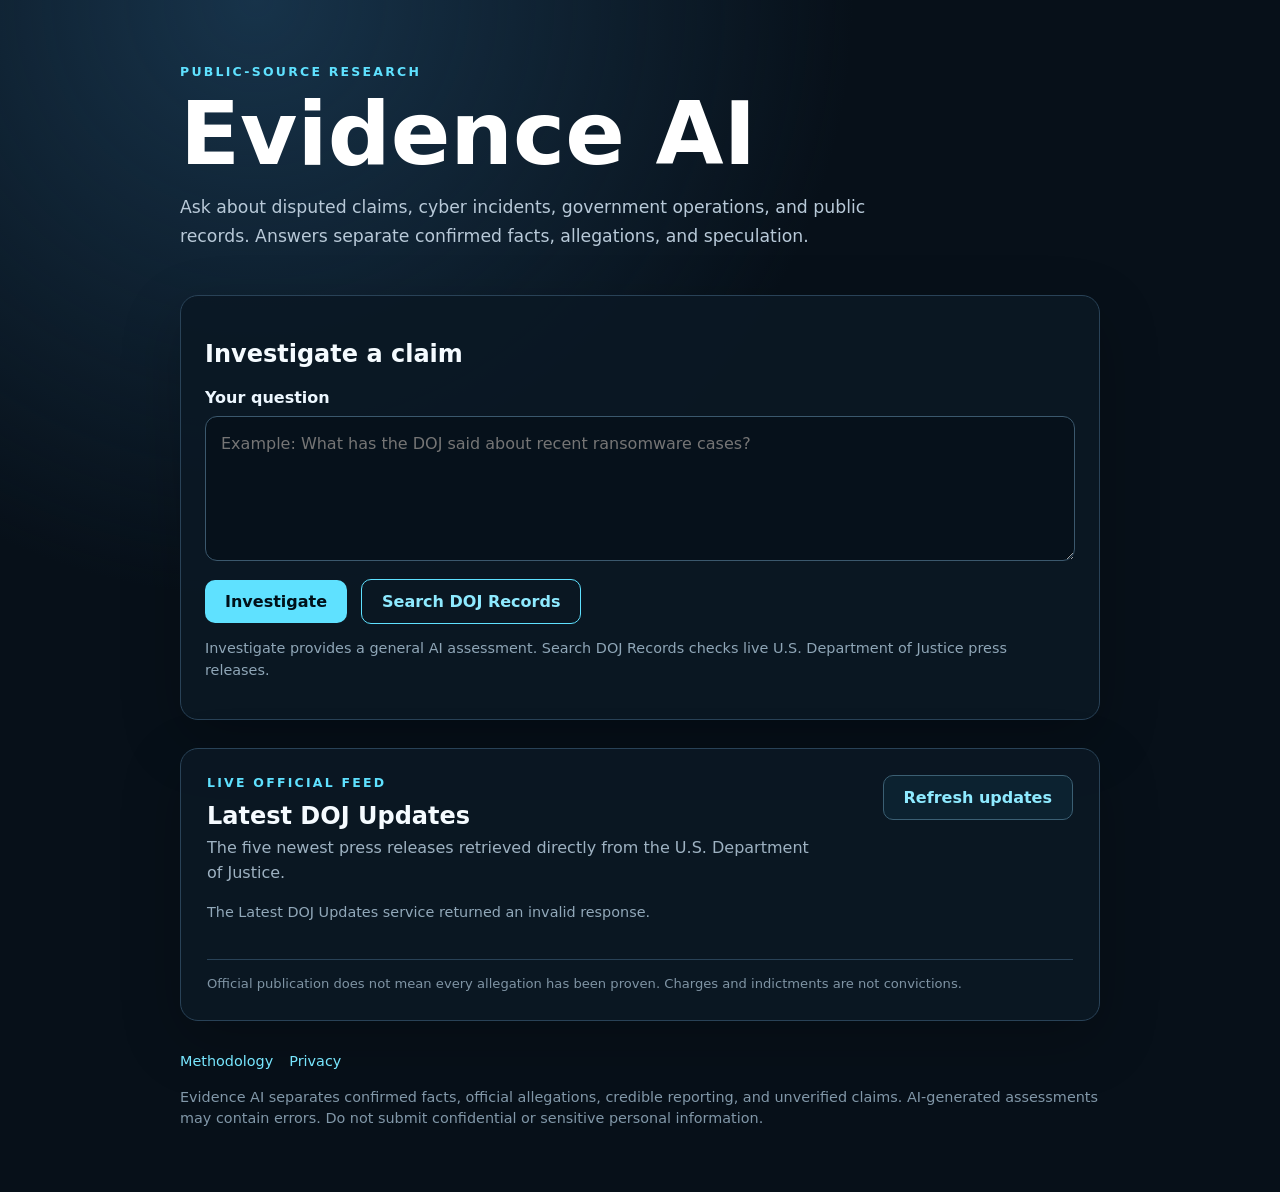
==== index.html @ bdbbbc7c "Update index.html" ====
<!doctype html>
<html lang="en">
<head>
  <meta charset="utf-8">
  <meta name="viewport" content="width=device-width, initial-scale=1">
  <meta name="description" content="Evidence-based research across official records and public reporting.">
  <title>Evidence AI</title>
  <link rel="stylesheet" href="style.css">
</head>
<body>
  <header class="hero"><div class="wrap">
    <p class="eyebrow">PUBLIC-SOURCE RESEARCH</p>
    <h1>Evidence AI</h1>
    <p class="intro">Ask about disputed claims, cyber incidents, government operations, and public records. Answers separate confirmed facts, allegations, and speculation.</p>
  </div></header>

  <main class="wrap">
    <section class="panel" aria-labelledby="ask-title">
      <h2 id="ask-title">Investigate a claim</h2>
      <label for="question">Your question</label>
      <textarea id="question" maxlength="1000" placeholder="Example: What has the DOJ said about recent ransomware cases?"></textarea>
      <div class="actions">
        <button id="askButton" type="button">Investigate</button>
        <button id="dojButton" class="secondary-button" type="button">Search DOJ Records</button>
      </div>
      <p class="button-help">Investigate provides a general AI assessment. Search DOJ Records checks live U.S. Department of Justice press releases.</p>
      <span id="message" role="status" aria-live="polite"></span>
    </section>

    <section id="answerCard" class="panel answer hidden" aria-labelledby="answer-title">
      <div class="answer-heading">
        <h2 id="answer-title">Evidence assessment</h2>
        <span id="sourceBadge" class="source-badge"></span>
      </div>
      <div id="answer"></div>
      <div id="sourcesSection" class="sources-section hidden">
        <h3>Official sources</h3><div id="sourcesList"></div>
      </div>
    </section>

    <section class="latest-section" aria-labelledby="latest-title">
      <div class="section-heading">
        <div>
          <p class="eyebrow">LIVE OFFICIAL FEED</p>
          <h2 id="latest-title">Latest DOJ Updates</h2>
          <p class="section-intro">The five newest press releases retrieved directly from the U.S. Department of Justice.</p>
        </div>
        <button id="refreshUpdates" class="refresh-button" type="button">Refresh updates</button>
      </div>
      <p id="updatesStatus" class="updates-status" role="status" aria-live="polite">Loading latest updates...</p>
      <div id="latestUpdates" class="updates-grid"></div>
      <p class="feed-note">Official publication does not mean every allegation has been proven. Charges and indictments are not convictions.</p>
    </section>
  </main>

 <footer class="wrap">
  <nav
    class="page-footer-links"
    aria-label="Evidence AI information"
  >
    <a href="/methodology.html">Methodology</a>
    <a href="/privacy.html">Privacy</a>
  </nav>

  <p>
    Evidence AI separates confirmed facts, official allegations,
    credible reporting, and unverified claims. AI-generated
    assessments may contain errors. Do not submit confidential or
    sensitive personal information.
  </p>
</footer>
  <script src="/app.js?v=6" defer></script>
</body>
</html>
---- style.css ----
:root {
  color-scheme: dark;
  font-family:
    Inter,
    ui-sans-serif,
    system-ui,
    -apple-system,
    BlinkMacSystemFont,
    "Segoe UI",
    sans-serif;

  background: #071019;
  color: #edf7ff;
}

* {
  box-sizing: border-box;
}

html {
  scroll-behavior: smooth;
}

body {
  margin: 0;
  min-height: 100vh;

  background:
    radial-gradient(
      circle at 20% 0,
      #17334a 0,
      transparent 38%
    ),
    #071019;
}

.wrap {
  width: min(920px, 92%);
  margin: auto;
}

.hero {
  padding: 64px 0 28px;
}

.eyebrow {
  margin: 0 0 12px;
  color: #5fe1ff;
  font-size: 0.78rem;
  font-weight: 800;
  letter-spacing: 0.18em;
}

h1 {
  margin: 0.15em 0;
  color: #ffffff;
  font-size: clamp(2.7rem, 8vw, 5.5rem);
  line-height: 0.95;
}

h2 {
  color: #f5fbff;
}

.intro {
  max-width: 720px;
  color: #b8c9d8;
  font-size: 1.08rem;
  line-height: 1.65;
}

.panel,
.latest-section {
  padding: 24px;
  border: 1px solid #294257;
  border-radius: 18px;

  background: rgba(10, 24, 36, 0.9);

  box-shadow:
    0 20px 60px rgba(0, 0, 0, 0.22);
}

label {
  display: block;
  margin: 16px 0 9px;
  font-weight: 750;
}

textarea {
  width: 100%;
  min-height: 145px;
  padding: 15px;

  border: 1px solid #3b586d;
  border-radius: 12px;

  background: #06111b;
  color: #f3fbff;

  font: inherit;
  line-height: 1.5;

  resize: vertical;
}

textarea:focus,
button:focus,
a:focus {
  outline: 3px solid rgba(95, 225, 255, 0.3);
  outline-offset: 2px;
}

.actions {
  display: flex;
  align-items: center;
  gap: 14px;
  flex-wrap: wrap;

  margin-top: 14px;
}

button {
  padding: 12px 20px;
  border: 0;
  border-radius: 10px;

  background: #5fe1ff;
  color: #001019;

  font: inherit;
  font-weight: 850;

  cursor: pointer;
}

button:hover {
  filter: brightness(1.06);
}

button:disabled {
  opacity: 0.55;
  cursor: wait;
}

.secondary-button {
  border: 1px solid #5fe1ff;
  background: transparent;
  color: #8eeaff;
}

.secondary-button:hover {
  background: rgba(95, 225, 255, 0.1);
}

.button-help {
  margin: 14px 0 0;
  color: #8fa6b7;
  font-size: 0.9rem;
  line-height: 1.5;
}

#message {
  display: block;
  margin-top: 14px;
  color: #ffd37a;
  line-height: 1.5;
}

.answer {
  margin-top: 22px;
  line-height: 1.7;
}

#answer {
  white-space: pre-wrap;
}

.answer-heading {
  display: flex;
  align-items: center;
  justify-content: space-between;
  gap: 14px;
  flex-wrap: wrap;
}

.source-badge {
  display: inline-block;
  padding: 7px 10px;

  border: 1px solid #31586d;
  border-radius: 999px;

  background: #0b1e2b;
  color: #8eeaff;

  font-size: 0.78rem;
  font-weight: 750;
}

.sources-section {
  margin-top: 26px;
  padding-top: 20px;
  border-top: 1px solid #294257;
}

.sources-section h3 {
  margin-top: 0;
}

#sourcesList {
  display: grid;
  gap: 12px;
}

.source-card {
  padding: 15px;

  border: 1px solid #294257;
  border-radius: 12px;

  background: #081722;
}

.source-card a {
  display: block;
  margin-top: 7px;

  color: #78e7ff;

  font-weight: 750;
  line-height: 1.45;
}

.source-card p {
  margin: 8px 0 0;
  color: #879dad;
  font-size: 0.85rem;
}

.source-label {
  color: #c7d8e5;
  font-size: 0.75rem;
  font-weight: 800;
  letter-spacing: 0.08em;
  text-transform: uppercase;
}

/*
  Latest DOJ Updates
*/

.latest-section {
  margin-top: 28px;
  padding: 26px;
}

.section-heading {
  display: flex;
  align-items: flex-start;
  justify-content: space-between;
  gap: 20px;
  flex-wrap: wrap;
}

.section-heading h2 {
  margin: 0.15rem 0 0.35rem;
}

.section-intro {
  max-width: 620px;
  margin: 0;
  color: #9eb2c2;
  line-height: 1.55;
}

.refresh-button {
  margin: 0;

  border: 1px solid #3b5f73;

  background: #0c2230;
  color: #8eeaff;
}

.refresh-button:hover {
  background: #123247;
}

.updates-status {
  min-height: 1.5em;
  margin: 18px 0 0;

  color: #91a8b9;
  font-size: 0.9rem;
}

.updates-grid {
  display: grid;
  grid-template-columns:
    repeat(2, minmax(0, 1fr));
  gap: 14px;

  margin-top: 16px;
}

.update-card {
  padding: 18px;

  border: 1px solid #294257;
  border-radius: 14px;

  background: #081722;
}

.update-card:first-child {
  grid-column: 1 / -1;
}

.update-meta {
  display: flex;
  justify-content: space-between;
  gap: 12px;

  color: #7fdff4;

  font-size: 0.76rem;
  font-weight: 800;
  letter-spacing: 0.06em;
  text-transform: uppercase;
}

.update-card h3 {
  margin: 12px 0 9px;
  font-size: 1.05rem;
  line-height: 1.4;
}

.update-card h3 a {
  color: #edf7ff;
  text-decoration: none;
}

.update-card h3 a:hover {
  color: #78e7ff;
  text-decoration: underline;
}

.update-card p {
  margin: 0;
  color: #9aaebd;
  font-size: 0.92rem;
  line-height: 1.55;
}

.feed-note {
  margin: 18px 0 0;
  padding-top: 14px;

  border-top: 1px solid #294257;

  color: #7f94a4;
  font-size: 0.82rem;
  line-height: 1.5;
}

.hidden {
  display: none;
}

footer {
  padding: 30px 0 48px;
  color: #8197a8;
  font-size: 0.9rem;
  line-height: 1.5;
}

@media (max-width: 700px) {
  .updates-grid {
    grid-template-columns: 1fr;
  }

  .update-card:first-child {
    grid-column: auto;
  }

  .refresh-button {
    width: 100%;
  }
}

@media (max-width: 560px) {
  .actions {
    align-items: stretch;
  }

  .actions button {
    width: 100%;
  }

  .latest-section {
    padding: 20px;
  }

  .update-meta {
    align-items: flex-start;
    flex-direction: column;
    gap: 5px;
  }
}

@media (max-width: 480px) {
  .hero {
    padding-top: 40px;
  }

  .panel {
    padding: 18px;
  }
}
.page-footer-links {
  display: flex;
  gap: 16px;
  flex-wrap: wrap;
  margin-bottom: 14px;
}

.page-footer-links a {
  color: #78e7ff;
  text-decoration: none;
}

.page-footer-links a:hover {
  text-decoration: underline;
}
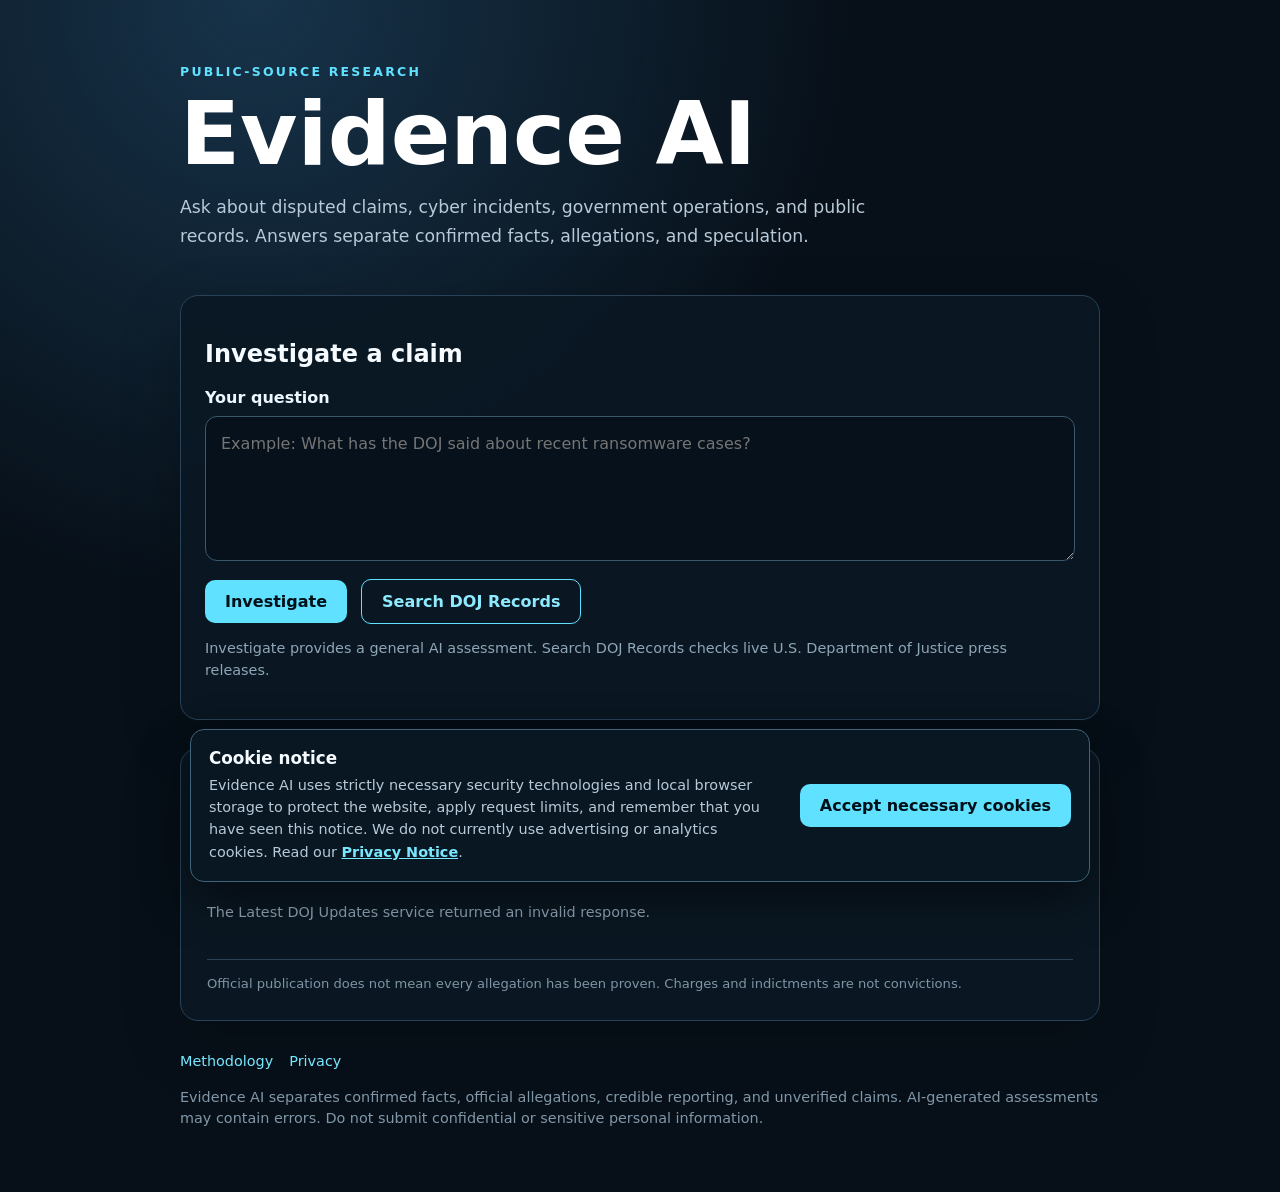
==== commit 802df948: "Update app.js version in index.html" ====
--- a/index.html
+++ b/index.html
@@ -69,6 +69,39 @@
     sensitive personal information.
   </p>
 </footer>
-  <script src="/app.js?v=6" defer></script>
+  <div
+  id="cookieNotice"
+  class="cookie-notice hidden"
+  role="dialog"
+  aria-labelledby="cookieTitle"
+  aria-describedby="cookieDescription"
+>
+  <div class="cookie-notice-content">
+    <div>
+      <h2 id="cookieTitle">
+        Cookie notice
+      </h2>
+
+      <p id="cookieDescription">
+        Evidence AI uses strictly necessary security technologies
+        and local browser storage to protect the website, apply
+        request limits, and remember that you have seen this notice.
+        We do not currently use advertising or analytics cookies.
+        Read our
+        <a href="/privacy.html">Privacy Notice</a>.
+      </p>
+    </div>
+
+    <div class="cookie-notice-actions">
+      <button
+        id="acceptCookies"
+        type="button"
+      >
+        Accept necessary cookies
+      </button>
+    </div>
+  </div>
+</div>
+  <script src="/app.js?v=8" defer></script>
 </body>
 </html>
--- a/style.css
+++ b/style.css
@@ -433,3 +433,83 @@
 .page-footer-links a:hover {
   text-decoration: underline;
 }
+/*
+  Cookie notice
+*/
+
+.cookie-notice {
+  position: fixed;
+  right: 18px;
+  bottom: 18px;
+  left: 18px;
+  z-index: 9999;
+
+  max-width: 900px;
+  margin: auto;
+  padding: 18px;
+
+  border: 1px solid #3e657a;
+  border-radius: 14px;
+
+  background: #081722;
+  color: #edf7ff;
+
+  box-shadow:
+    0 18px 50px rgba(0, 0, 0, 0.48);
+}
+
+.cookie-notice-content {
+  display: flex;
+  align-items: center;
+  justify-content: space-between;
+  gap: 20px;
+}
+
+.cookie-notice h2 {
+  margin: 0 0 6px;
+  font-size: 1.05rem;
+}
+
+.cookie-notice p {
+  margin: 0;
+  max-width: 670px;
+
+  color: #b8c9d8;
+  font-size: 0.9rem;
+  line-height: 1.55;
+}
+
+.cookie-notice a {
+  color: #78e7ff;
+  font-weight: 700;
+}
+
+.cookie-notice-actions {
+  flex-shrink: 0;
+}
+
+.cookie-notice-actions button {
+  margin: 0;
+  white-space: nowrap;
+}
+
+.cookie-notice.hidden {
+  display: none;
+}
+
+@media (max-width: 700px) {
+  .cookie-notice {
+    right: 10px;
+    bottom: 10px;
+    left: 10px;
+  }
+
+  .cookie-notice-content {
+    align-items: stretch;
+    flex-direction: column;
+  }
+
+  .cookie-notice-actions button {
+    width: 100%;
+  }
+}
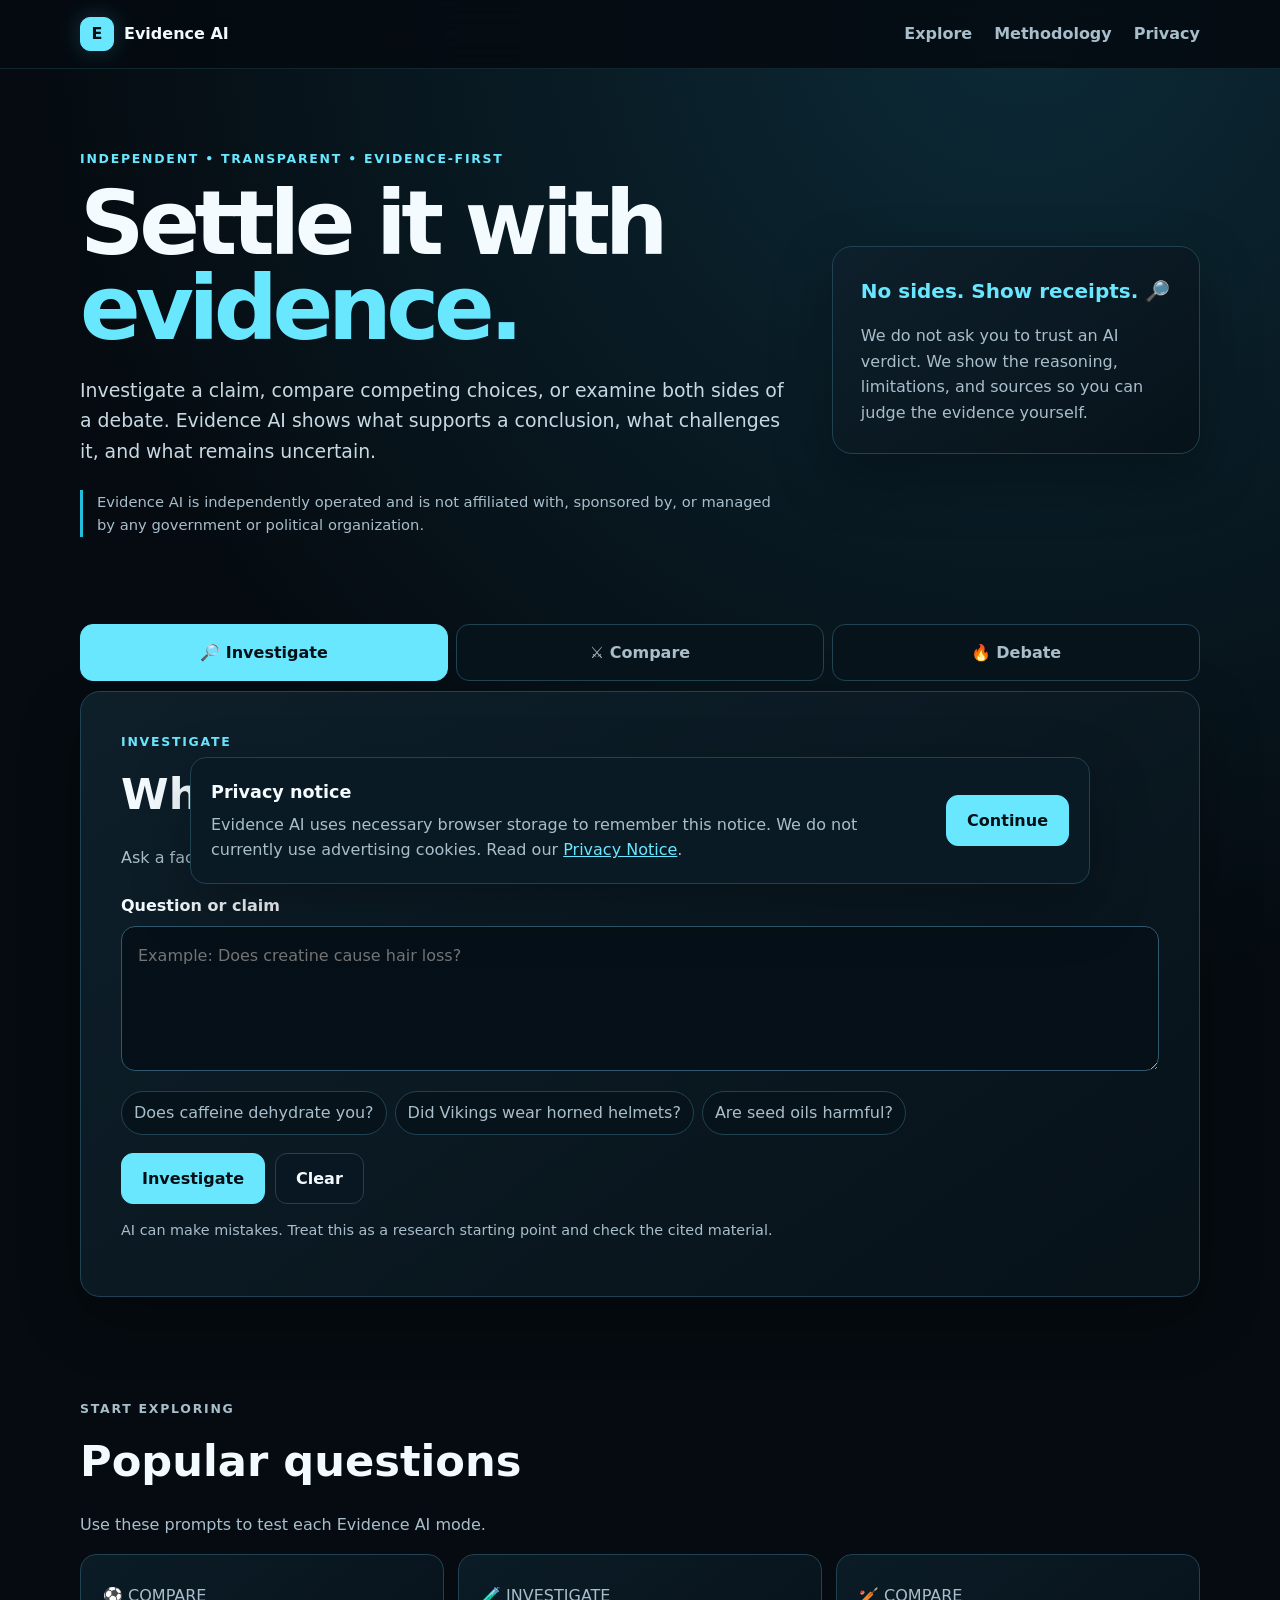
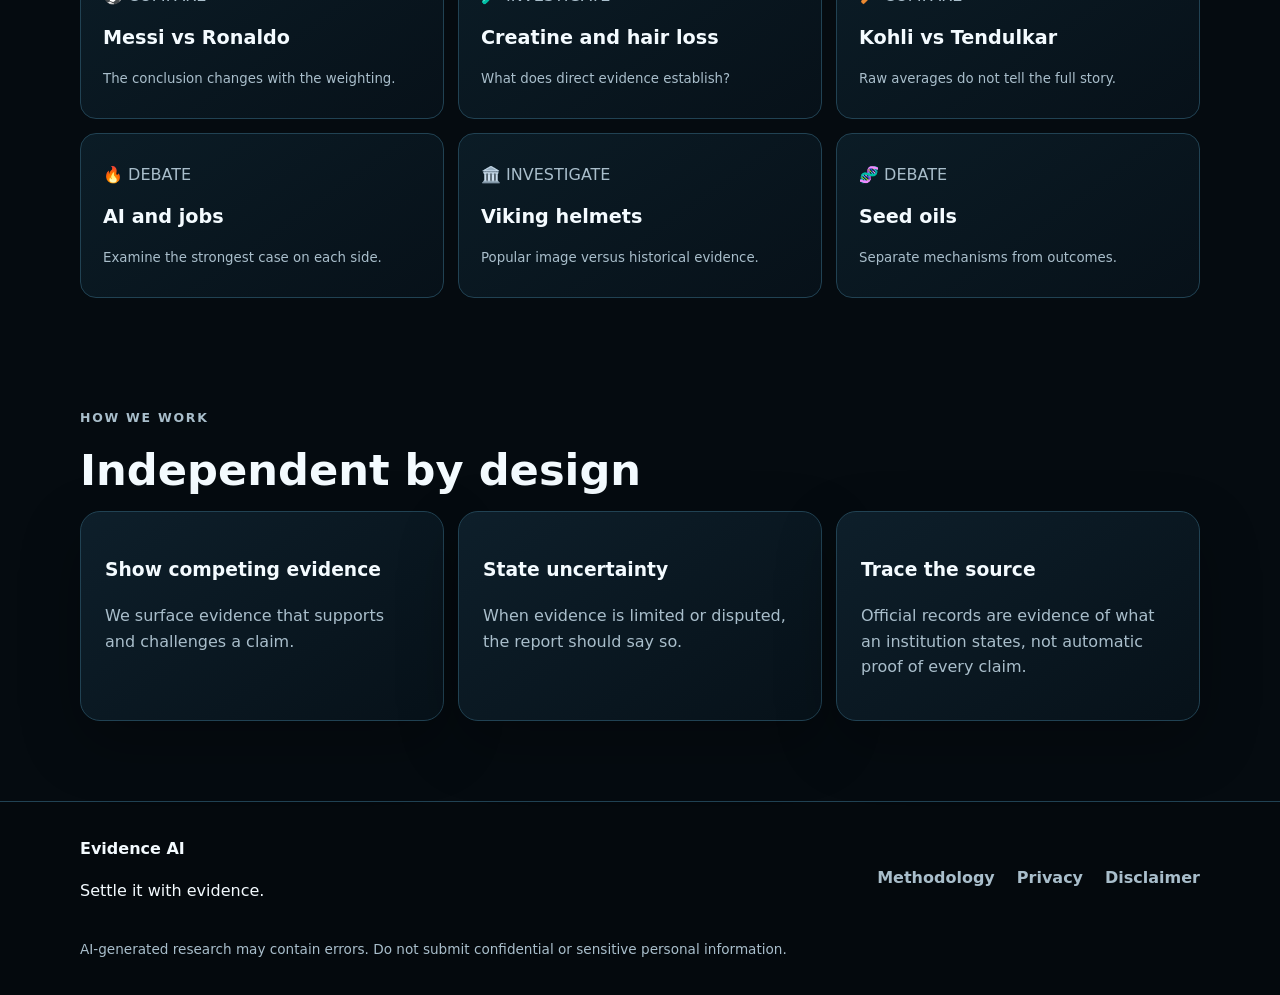
==== commit 492136f9: "Add files via upload" ====
--- a/index.html
+++ b/index.html
@@ -3,105 +3,74 @@
 <head>
   <meta charset="utf-8">
   <meta name="viewport" content="width=device-width, initial-scale=1">
-  <meta name="description" content="Evidence-based research across official records and public reporting.">
-  <title>Evidence AI</title>
-  <link rel="stylesheet" href="style.css">
+  <meta name="description" content="Investigate claims, compare competing ideas, and examine debates with transparent evidence.">
+  <meta property="og:title" content="Evidence AI — Settle it with evidence">
+  <meta property="og:description" content="Independent, transparent, evidence-first investigations.">
+  <title>Evidence AI — Settle it with evidence</title>
+  <link rel="stylesheet" href="/style.css?v=10">
 </head>
 <body>
-  <header class="hero"><div class="wrap">
-    <p class="eyebrow">PUBLIC-SOURCE RESEARCH</p>
-    <h1>Evidence AI</h1>
-    <p class="intro">Ask about disputed claims, cyber incidents, government operations, and public records. Answers separate confirmed facts, allegations, and speculation.</p>
-  </div></header>
+<header class="site-header">
+  <div class="wrap nav-wrap">
+    <a class="brand" href="/" aria-label="Evidence AI home"><span class="brand-mark">E</span><span>Evidence AI</span></a>
+    <nav aria-label="Main navigation">
+      <a href="#explore">Explore</a><a href="/methodology.html">Methodology</a><a href="/privacy.html">Privacy</a>
+    </nav>
+  </div>
+</header>
+<main>
+  <section class="hero"><div class="wrap hero-grid">
+    <div>
+      <p class="eyebrow">INDEPENDENT • TRANSPARENT • EVIDENCE-FIRST</p>
+      <h1>Settle it with <span>evidence.</span></h1>
+      <p class="intro">Investigate a claim, compare competing choices, or examine both sides of a debate. Evidence AI shows what supports a conclusion, what challenges it, and what remains uncertain.</p>
+      <p class="independence">Evidence AI is independently operated and is not affiliated with, sponsored by, or managed by any government or political organization.</p>
+    </div>
+    <div class="hero-card"><strong>No sides. Show receipts. 🔎</strong><p>We do not ask you to trust an AI verdict. We show the reasoning, limitations, and sources so you can judge the evidence yourself.</p></div>
+  </div></section>
 
-  <main class="wrap">
-    <section class="panel" aria-labelledby="ask-title">
-      <h2 id="ask-title">Investigate a claim</h2>
-      <label for="question">Your question</label>
-      <textarea id="question" maxlength="1000" placeholder="Example: What has the DOJ said about recent ransomware cases?"></textarea>
-      <div class="actions">
-        <button id="askButton" type="button">Investigate</button>
-        <button id="dojButton" class="secondary-button" type="button">Search DOJ Records</button>
-      </div>
-      <p class="button-help">Investigate provides a general AI assessment. Search DOJ Records checks live U.S. Department of Justice press releases.</p>
+  <section class="wrap workspace" id="explore">
+    <div class="mode-tabs" role="tablist" aria-label="Research mode">
+      <button class="mode-tab active" data-mode="investigate" role="tab" aria-selected="true">🔎 Investigate</button>
+      <button class="mode-tab" data-mode="compare" role="tab" aria-selected="false">⚔️ Compare</button>
+      <button class="mode-tab" data-mode="debate" role="tab" aria-selected="false">🔥 Debate</button>
+    </div>
+    <section class="panel ask-panel" aria-labelledby="ask-title">
+      <div class="mode-copy"><p class="eyebrow" id="modeEyebrow">INVESTIGATE</p><h2 id="ask-title">What do you want to examine?</h2><p id="modeDescription">Ask a factual question or enter a claim. Evidence AI will separate support, challenge, uncertainty, and limitations.</p></div>
+      <label for="question">Question or claim</label>
+      <textarea id="question" maxlength="1000" placeholder="Example: Does creatine cause hair loss?"></textarea>
+      <div class="examples" id="examples"><button type="button">Does caffeine dehydrate you?</button><button type="button">Did Vikings wear horned helmets?</button><button type="button">Are seed oils harmful?</button></div>
+      <div class="actions"><button id="askButton" class="primary" type="button">Investigate</button><button id="clearButton" class="secondary" type="button">Clear</button></div>
+      <p class="button-help">AI can make mistakes. Treat this as a research starting point and check the cited material.</p>
       <span id="message" role="status" aria-live="polite"></span>
     </section>
 
-    <section id="answerCard" class="panel answer hidden" aria-labelledby="answer-title">
-      <div class="answer-heading">
-        <h2 id="answer-title">Evidence assessment</h2>
-        <span id="sourceBadge" class="source-badge"></span>
+    <section id="answerCard" class="panel report hidden" aria-labelledby="report-title">
+      <div class="report-top"><div><p class="eyebrow">EVIDENCE REPORT</p><h2 id="report-title">Assessment</h2></div><span id="sourceBadge" class="source-badge"></span></div>
+      <div class="verdict-card"><span>VERDICT</span><strong id="verdict">Assessment available</strong><p id="summary"></p></div>
+      <div class="report-grid">
+        <section><h3>What supports it</h3><ul id="supports"></ul></section>
+        <section><h3>What challenges it</h3><ul id="challenges"></ul></section>
+        <section><h3>What remains uncertain</h3><ul id="uncertainties"></ul></section>
+        <section><h3>Limitations</h3><ul id="limitations"></ul></section>
       </div>
-      <div id="answer"></div>
-      <div id="sourcesSection" class="sources-section hidden">
-        <h3>Official sources</h3><div id="sourcesList"></div>
-      </div>
+      <section id="sourcesSection" class="sources-section"><h3>Sources and further reading</h3><div id="sourcesList"></div><p id="sourceNotice" class="notice"></p></section>
+      <div class="report-actions"><button id="copyButton" class="secondary" type="button">Copy summary</button><button id="shareButton" class="secondary" type="button">Share</button></div>
     </section>
+  </section>
 
-    <section class="latest-section" aria-labelledby="latest-title">
-      <div class="section-heading">
-        <div>
-          <p class="eyebrow">LIVE OFFICIAL FEED</p>
-          <h2 id="latest-title">Latest DOJ Updates</h2>
-          <p class="section-intro">The five newest press releases retrieved directly from the U.S. Department of Justice.</p>
-        </div>
-        <button id="refreshUpdates" class="refresh-button" type="button">Refresh updates</button>
-      </div>
-      <p id="updatesStatus" class="updates-status" role="status" aria-live="polite">Loading latest updates...</p>
-      <div id="latestUpdates" class="updates-grid"></div>
-      <p class="feed-note">Official publication does not mean every allegation has been proven. Charges and indictments are not convictions.</p>
-    </section>
-  </main>
+  <section class="wrap launch-library"><div class="section-heading"><p class="eyebrow">START EXPLORING</p><h2>Popular questions</h2><p>Use these prompts to test each Evidence AI mode.</p></div><div class="topic-grid">
+    <button class="topic" data-mode="compare" data-question="Messi vs Ronaldo: who had the stronger career, and how does the answer change by criteria?"><span>⚽ COMPARE</span><strong>Messi vs Ronaldo</strong><small>The conclusion changes with the weighting.</small></button>
+    <button class="topic" data-mode="investigate" data-question="Does creatine cause hair loss?"><span>🧪 INVESTIGATE</span><strong>Creatine and hair loss</strong><small>What does direct evidence establish?</small></button>
+    <button class="topic" data-mode="compare" data-question="Kohli vs Tendulkar: compare their careers while accounting for era and conditions."><span>🏏 COMPARE</span><strong>Kohli vs Tendulkar</strong><small>Raw averages do not tell the full story.</small></button>
+    <button class="topic" data-mode="debate" data-question="Will artificial intelligence eliminate more jobs than it creates?"><span>🔥 DEBATE</span><strong>AI and jobs</strong><small>Examine the strongest case on each side.</small></button>
+    <button class="topic" data-mode="investigate" data-question="Did Vikings commonly wear horned helmets?"><span>🏛️ INVESTIGATE</span><strong>Viking helmets</strong><small>Popular image versus historical evidence.</small></button>
+    <button class="topic" data-mode="debate" data-question="Are seed oils harmful to human health?"><span>🧬 DEBATE</span><strong>Seed oils</strong><small>Separate mechanisms from outcomes.</small></button>
+  </div></section>
 
- <footer class="wrap">
-  <nav
-    class="page-footer-links"
-    aria-label="Evidence AI information"
-  >
-    <a href="/methodology.html">Methodology</a>
-    <a href="/privacy.html">Privacy</a>
-  </nav>
-
-  <p>
-    Evidence AI separates confirmed facts, official allegations,
-    credible reporting, and unverified claims. AI-generated
-    assessments may contain errors. Do not submit confidential or
-    sensitive personal information.
-  </p>
-</footer>
-  <div
-  id="cookieNotice"
-  class="cookie-notice hidden"
-  role="dialog"
-  aria-labelledby="cookieTitle"
-  aria-describedby="cookieDescription"
->
-  <div class="cookie-notice-content">
-    <div>
-      <h2 id="cookieTitle">
-        Cookie notice
-      </h2>
-
-      <p id="cookieDescription">
-        Evidence AI uses strictly necessary security technologies
-        and local browser storage to protect the website, apply
-        request limits, and remember that you have seen this notice.
-        We do not currently use advertising or analytics cookies.
-        Read our
-        <a href="/privacy.html">Privacy Notice</a>.
-      </p>
-    </div>
-
-    <div class="cookie-notice-actions">
-      <button
-        id="acceptCookies"
-        type="button"
-      >
-        Accept necessary cookies
-      </button>
-    </div>
-  </div>
-</div>
-  <script src="/app.js?v=8" defer></script>
-</body>
-</html>
+  <section class="wrap principles"><div class="section-heading"><p class="eyebrow">HOW WE WORK</p><h2>Independent by design</h2></div><div class="principle-grid"><article><h3>Show competing evidence</h3><p>We surface evidence that supports and challenges a claim.</p></article><article><h3>State uncertainty</h3><p>When evidence is limited or disputed, the report should say so.</p></article><article><h3>Trace the source</h3><p>Official records are evidence of what an institution states, not automatic proof of every claim.</p></article></div></section>
+</main>
+<footer><div class="wrap footer-grid"><div><strong>Evidence AI</strong><p>Settle it with evidence.</p></div><nav aria-label="Footer"><a href="/methodology.html">Methodology</a><a href="/privacy.html">Privacy</a><a href="/disclaimer.html">Disclaimer</a></nav></div><div class="wrap legal">AI-generated research may contain errors. Do not submit confidential or sensitive personal information.</div></footer>
+<div id="cookieNotice" class="cookie-notice hidden" role="dialog" aria-labelledby="cookieTitle" aria-describedby="cookieDescription"><div><h2 id="cookieTitle">Privacy notice</h2><p id="cookieDescription">Evidence AI uses necessary browser storage to remember this notice. We do not currently use advertising cookies. Read our <a href="/privacy.html">Privacy Notice</a>.</p></div><button id="acceptCookies" type="button">Continue</button></div>
+<script src="/app.js?v=10" defer></script>
+</body></html>
--- a/style.css
+++ b/style.css
@@ -1,515 +1 @@
-:root {
-  color-scheme: dark;
-  font-family:
-    Inter,
-    ui-sans-serif,
-    system-ui,
-    -apple-system,
-    BlinkMacSystemFont,
-    "Segoe UI",
-    sans-serif;
-
-  background: #071019;
-  color: #edf7ff;
-}
-
-* {
-  box-sizing: border-box;
-}
-
-html {
-  scroll-behavior: smooth;
-}
-
-body {
-  margin: 0;
-  min-height: 100vh;
-
-  background:
-    radial-gradient(
-      circle at 20% 0,
-      #17334a 0,
-      transparent 38%
-    ),
-    #071019;
-}
-
-.wrap {
-  width: min(920px, 92%);
-  margin: auto;
-}
-
-.hero {
-  padding: 64px 0 28px;
-}
-
-.eyebrow {
-  margin: 0 0 12px;
-  color: #5fe1ff;
-  font-size: 0.78rem;
-  font-weight: 800;
-  letter-spacing: 0.18em;
-}
-
-h1 {
-  margin: 0.15em 0;
-  color: #ffffff;
-  font-size: clamp(2.7rem, 8vw, 5.5rem);
-  line-height: 0.95;
-}
-
-h2 {
-  color: #f5fbff;
-}
-
-.intro {
-  max-width: 720px;
-  color: #b8c9d8;
-  font-size: 1.08rem;
-  line-height: 1.65;
-}
-
-.panel,
-.latest-section {
-  padding: 24px;
-  border: 1px solid #294257;
-  border-radius: 18px;
-
-  background: rgba(10, 24, 36, 0.9);
-
-  box-shadow:
-    0 20px 60px rgba(0, 0, 0, 0.22);
-}
-
-label {
-  display: block;
-  margin: 16px 0 9px;
-  font-weight: 750;
-}
-
-textarea {
-  width: 100%;
-  min-height: 145px;
-  padding: 15px;
-
-  border: 1px solid #3b586d;
-  border-radius: 12px;
-
-  background: #06111b;
-  color: #f3fbff;
-
-  font: inherit;
-  line-height: 1.5;
-
-  resize: vertical;
-}
-
-textarea:focus,
-button:focus,
-a:focus {
-  outline: 3px solid rgba(95, 225, 255, 0.3);
-  outline-offset: 2px;
-}
-
-.actions {
-  display: flex;
-  align-items: center;
-  gap: 14px;
-  flex-wrap: wrap;
-
-  margin-top: 14px;
-}
-
-button {
-  padding: 12px 20px;
-  border: 0;
-  border-radius: 10px;
-
-  background: #5fe1ff;
-  color: #001019;
-
-  font: inherit;
-  font-weight: 850;
-
-  cursor: pointer;
-}
-
-button:hover {
-  filter: brightness(1.06);
-}
-
-button:disabled {
-  opacity: 0.55;
-  cursor: wait;
-}
-
-.secondary-button {
-  border: 1px solid #5fe1ff;
-  background: transparent;
-  color: #8eeaff;
-}
-
-.secondary-button:hover {
-  background: rgba(95, 225, 255, 0.1);
-}
-
-.button-help {
-  margin: 14px 0 0;
-  color: #8fa6b7;
-  font-size: 0.9rem;
-  line-height: 1.5;
-}
-
-#message {
-  display: block;
-  margin-top: 14px;
-  color: #ffd37a;
-  line-height: 1.5;
-}
-
-.answer {
-  margin-top: 22px;
-  line-height: 1.7;
-}
-
-#answer {
-  white-space: pre-wrap;
-}
-
-.answer-heading {
-  display: flex;
-  align-items: center;
-  justify-content: space-between;
-  gap: 14px;
-  flex-wrap: wrap;
-}
-
-.source-badge {
-  display: inline-block;
-  padding: 7px 10px;
-
-  border: 1px solid #31586d;
-  border-radius: 999px;
-
-  background: #0b1e2b;
-  color: #8eeaff;
-
-  font-size: 0.78rem;
-  font-weight: 750;
-}
-
-.sources-section {
-  margin-top: 26px;
-  padding-top: 20px;
-  border-top: 1px solid #294257;
-}
-
-.sources-section h3 {
-  margin-top: 0;
-}
-
-#sourcesList {
-  display: grid;
-  gap: 12px;
-}
-
-.source-card {
-  padding: 15px;
-
-  border: 1px solid #294257;
-  border-radius: 12px;
-
-  background: #081722;
-}
-
-.source-card a {
-  display: block;
-  margin-top: 7px;
-
-  color: #78e7ff;
-
-  font-weight: 750;
-  line-height: 1.45;
-}
-
-.source-card p {
-  margin: 8px 0 0;
-  color: #879dad;
-  font-size: 0.85rem;
-}
-
-.source-label {
-  color: #c7d8e5;
-  font-size: 0.75rem;
-  font-weight: 800;
-  letter-spacing: 0.08em;
-  text-transform: uppercase;
-}
-
-/*
-  Latest DOJ Updates
-*/
-
-.latest-section {
-  margin-top: 28px;
-  padding: 26px;
-}
-
-.section-heading {
-  display: flex;
-  align-items: flex-start;
-  justify-content: space-between;
-  gap: 20px;
-  flex-wrap: wrap;
-}
-
-.section-heading h2 {
-  margin: 0.15rem 0 0.35rem;
-}
-
-.section-intro {
-  max-width: 620px;
-  margin: 0;
-  color: #9eb2c2;
-  line-height: 1.55;
-}
-
-.refresh-button {
-  margin: 0;
-
-  border: 1px solid #3b5f73;
-
-  background: #0c2230;
-  color: #8eeaff;
-}
-
-.refresh-button:hover {
-  background: #123247;
-}
-
-.updates-status {
-  min-height: 1.5em;
-  margin: 18px 0 0;
-
-  color: #91a8b9;
-  font-size: 0.9rem;
-}
-
-.updates-grid {
-  display: grid;
-  grid-template-columns:
-    repeat(2, minmax(0, 1fr));
-  gap: 14px;
-
-  margin-top: 16px;
-}
-
-.update-card {
-  padding: 18px;
-
-  border: 1px solid #294257;
-  border-radius: 14px;
-
-  background: #081722;
-}
-
-.update-card:first-child {
-  grid-column: 1 / -1;
-}
-
-.update-meta {
-  display: flex;
-  justify-content: space-between;
-  gap: 12px;
-
-  color: #7fdff4;
-
-  font-size: 0.76rem;
-  font-weight: 800;
-  letter-spacing: 0.06em;
-  text-transform: uppercase;
-}
-
-.update-card h3 {
-  margin: 12px 0 9px;
-  font-size: 1.05rem;
-  line-height: 1.4;
-}
-
-.update-card h3 a {
-  color: #edf7ff;
-  text-decoration: none;
-}
-
-.update-card h3 a:hover {
-  color: #78e7ff;
-  text-decoration: underline;
-}
-
-.update-card p {
-  margin: 0;
-  color: #9aaebd;
-  font-size: 0.92rem;
-  line-height: 1.55;
-}
-
-.feed-note {
-  margin: 18px 0 0;
-  padding-top: 14px;
-
-  border-top: 1px solid #294257;
-
-  color: #7f94a4;
-  font-size: 0.82rem;
-  line-height: 1.5;
-}
-
-.hidden {
-  display: none;
-}
-
-footer {
-  padding: 30px 0 48px;
-  color: #8197a8;
-  font-size: 0.9rem;
-  line-height: 1.5;
-}
-
-@media (max-width: 700px) {
-  .updates-grid {
-    grid-template-columns: 1fr;
-  }
-
-  .update-card:first-child {
-    grid-column: auto;
-  }
-
-  .refresh-button {
-    width: 100%;
-  }
-}
-
-@media (max-width: 560px) {
-  .actions {
-    align-items: stretch;
-  }
-
-  .actions button {
-    width: 100%;
-  }
-
-  .latest-section {
-    padding: 20px;
-  }
-
-  .update-meta {
-    align-items: flex-start;
-    flex-direction: column;
-    gap: 5px;
-  }
-}
-
-@media (max-width: 480px) {
-  .hero {
-    padding-top: 40px;
-  }
-
-  .panel {
-    padding: 18px;
-  }
-}
-.page-footer-links {
-  display: flex;
-  gap: 16px;
-  flex-wrap: wrap;
-  margin-bottom: 14px;
-}
-
-.page-footer-links a {
-  color: #78e7ff;
-  text-decoration: none;
-}
-
-.page-footer-links a:hover {
-  text-decoration: underline;
-}
-/*
-  Cookie notice
-*/
-
-.cookie-notice {
-  position: fixed;
-  right: 18px;
-  bottom: 18px;
-  left: 18px;
-  z-index: 9999;
-
-  max-width: 900px;
-  margin: auto;
-  padding: 18px;
-
-  border: 1px solid #3e657a;
-  border-radius: 14px;
-
-  background: #081722;
-  color: #edf7ff;
-
-  box-shadow:
-    0 18px 50px rgba(0, 0, 0, 0.48);
-}
-
-.cookie-notice-content {
-  display: flex;
-  align-items: center;
-  justify-content: space-between;
-  gap: 20px;
-}
-
-.cookie-notice h2 {
-  margin: 0 0 6px;
-  font-size: 1.05rem;
-}
-
-.cookie-notice p {
-  margin: 0;
-  max-width: 670px;
-
-  color: #b8c9d8;
-  font-size: 0.9rem;
-  line-height: 1.55;
-}
-
-.cookie-notice a {
-  color: #78e7ff;
-  font-weight: 700;
-}
-
-.cookie-notice-actions {
-  flex-shrink: 0;
-}
-
-.cookie-notice-actions button {
-  margin: 0;
-  white-space: nowrap;
-}
-
-.cookie-notice.hidden {
-  display: none;
-}
-
-@media (max-width: 700px) {
-  .cookie-notice {
-    right: 10px;
-    bottom: 10px;
-    left: 10px;
-  }
-
-  .cookie-notice-content {
-    align-items: stretch;
-    flex-direction: column;
-  }
-
-  .cookie-notice-actions button {
-    width: 100%;
-  }
-}
+:root{color-scheme:dark;font-family:Inter,ui-sans-serif,system-ui,-apple-system,BlinkMacSystemFont,"Segoe UI",sans-serif;--bg:#050b10;--card:#0b1720;--card2:#0e202b;--line:#214253;--text:#f4fbff;--muted:#a9becb;--cyan:#69e7ff;--cyan2:#23bedc;--green:#67e8b1;--shadow:0 22px 60px rgba(0,0,0,.28)}*{box-sizing:border-box}html{scroll-behavior:smooth}body{margin:0;background:radial-gradient(circle at 80% 0,#0c2a37 0,transparent 36%),var(--bg);color:var(--text);line-height:1.6}.wrap{width:min(1120px,calc(100% - 32px));margin:auto}a{color:var(--cyan)}button,textarea{font:inherit}.site-header{position:sticky;top:0;z-index:10;background:rgba(5,11,16,.88);backdrop-filter:blur(16px);border-bottom:1px solid rgba(105,231,255,.12)}.nav-wrap,.footer-grid{display:flex;align-items:center;justify-content:space-between;gap:24px}.nav-wrap{min-height:68px}.brand{display:flex;align-items:center;gap:10px;color:var(--text);text-decoration:none;font-weight:850}.brand-mark{display:grid;place-items:center;width:34px;height:34px;border:1px solid var(--cyan);border-radius:10px;color:#041016;background:var(--cyan);box-shadow:0 0 24px rgba(105,231,255,.2)}nav{display:flex;gap:22px;flex-wrap:wrap}nav a{text-decoration:none;color:var(--muted);font-weight:700}nav a:hover{color:var(--cyan)}.hero{padding:80px 0 54px}.hero-grid{display:grid;grid-template-columns:1.45fr .75fr;gap:40px;align-items:center}.eyebrow{margin:0 0 8px;color:var(--cyan);font-size:.78rem;font-weight:900;letter-spacing:.14em}.hero h1{font-size:clamp(3rem,7vw,6rem);line-height:.95;letter-spacing:-.06em;margin:12px 0 24px;max-width:760px}.hero h1 span{color:var(--cyan)}.intro{font-size:1.18rem;color:#c8d9e3;max-width:750px}.independence{font-size:.92rem;color:var(--muted);border-left:3px solid var(--cyan2);padding-left:14px;margin-top:24px}.hero-card,.panel,.principles article{background:linear-gradient(145deg,rgba(14,32,43,.96),rgba(7,18,25,.96));border:1px solid var(--line);border-radius:20px;box-shadow:var(--shadow)}.hero-card{padding:28px}.hero-card strong{font-size:1.25rem;color:var(--cyan)}.hero-card p{color:var(--muted);margin-bottom:0}.workspace{padding:18px 0 72px}.mode-tabs{display:grid;grid-template-columns:repeat(3,1fr);gap:8px;margin-bottom:10px}.mode-tab{border:1px solid var(--line);background:#07131b;color:var(--muted);padding:15px;border-radius:13px;cursor:pointer;font-weight:850}.mode-tab.active{background:var(--cyan);border-color:var(--cyan);color:#031016}.panel{padding:clamp(22px,4vw,40px)}.ask-panel label{display:block;font-weight:800;margin:22px 0 8px}textarea{width:100%;min-height:145px;resize:vertical;border:1px solid #31586d;border-radius:14px;background:#051018;color:var(--text);padding:16px;outline:none}textarea:focus,button:focus-visible,a:focus-visible{outline:3px solid rgba(105,231,255,.32);outline-offset:2px}.mode-copy h2,.section-heading h2{font-size:clamp(1.8rem,4vw,2.7rem);margin:6px 0}.mode-copy p:not(.eyebrow),.section-heading p{color:var(--muted)}.examples{display:flex;gap:8px;flex-wrap:wrap;margin:12px 0}.examples button{border:1px solid var(--line);background:#07131b;color:var(--muted);border-radius:999px;padding:8px 12px;cursor:pointer}.examples button:hover{color:var(--cyan);border-color:var(--cyan)}.actions,.report-actions{display:flex;gap:10px;flex-wrap:wrap;margin-top:18px}.primary,.secondary,.cookie-notice button{border-radius:12px;padding:12px 20px;font-weight:850;cursor:pointer}.primary,.cookie-notice button{border:1px solid var(--cyan);background:var(--cyan);color:#031016}.secondary{border:1px solid var(--line);background:#081721;color:var(--text)}button:disabled{opacity:.55;cursor:not-allowed}.button-help,.notice,#message{color:var(--muted);font-size:.9rem}.hidden{display:none!important}.report{margin-top:20px}.report-top{display:flex;justify-content:space-between;gap:20px;align-items:flex-start}.source-badge{border:1px solid var(--line);border-radius:999px;padding:7px 12px;color:var(--cyan);font-size:.8rem}.verdict-card{margin:20px 0;padding:22px;border-left:4px solid var(--cyan);background:#06131b;border-radius:12px}.verdict-card span{display:block;color:var(--muted);font-size:.75rem;font-weight:900;letter-spacing:.12em}.verdict-card strong{display:block;font-size:1.65rem;margin:4px 0;color:var(--cyan)}.report-grid{display:grid;grid-template-columns:repeat(2,1fr);gap:14px}.report-grid section{background:#07131b;border:1px solid #173543;border-radius:14px;padding:18px}.report-grid h3,.sources-section h3{margin-top:0}.report-grid li{margin-bottom:8px;color:#c2d3dd}.sources-section{margin-top:16px;padding-top:20px;border-top:1px solid var(--line)}.source-item{display:block;padding:12px 0;border-bottom:1px solid #15313f}.source-item small{display:block;color:var(--muted)}.launch-library,.principles{padding:30px 0 80px}.topic-grid,.principle-grid{display:grid;grid-template-columns:repeat(3,1fr);gap:14px}.topic{min-height:165px;text-align:left;padding:22px;border-radius:16px;border:1px solid var(--line);background:linear-gradient(145deg,#0b1c26,#071119);color:var(--text);cursor:pointer}.topic:hover{transform:translateY(-2px);border-color:var(--cyan)}.topic span,.topic small{display:block;color:var(--muted)}.topic strong{display:block;font-size:1.2rem;margin:14px 0}.principles article{padding:24px}.principles article p{color:var(--muted)}footer{border-top:1px solid var(--line);padding:34px 0;background:#04090d}.legal{margin-top:20px;color:var(--muted);font-size:.85rem}.cookie-notice{position:fixed;z-index:20;left:16px;right:16px;bottom:16px;display:flex;align-items:center;justify-content:space-between;gap:24px;max-width:900px;margin:auto;padding:20px;border:1px solid var(--line);border-radius:16px;background:#0a1a24;box-shadow:var(--shadow)}.cookie-notice h2{margin:0;font-size:1.1rem}.cookie-notice p{margin:6px 0 0;color:var(--muted)}@media(max-width:800px){.hero-grid{grid-template-columns:1fr}.topic-grid,.principle-grid{grid-template-columns:repeat(2,1fr)}}@media(max-width:620px){.nav-wrap nav{display:none}.hero{padding-top:55px}.mode-tabs{grid-template-columns:1fr}.report-grid,.topic-grid,.principle-grid{grid-template-columns:1fr}.report-top,.footer-grid,.cookie-notice{align-items:stretch;flex-direction:column}.hero h1{font-size:3.4rem}}
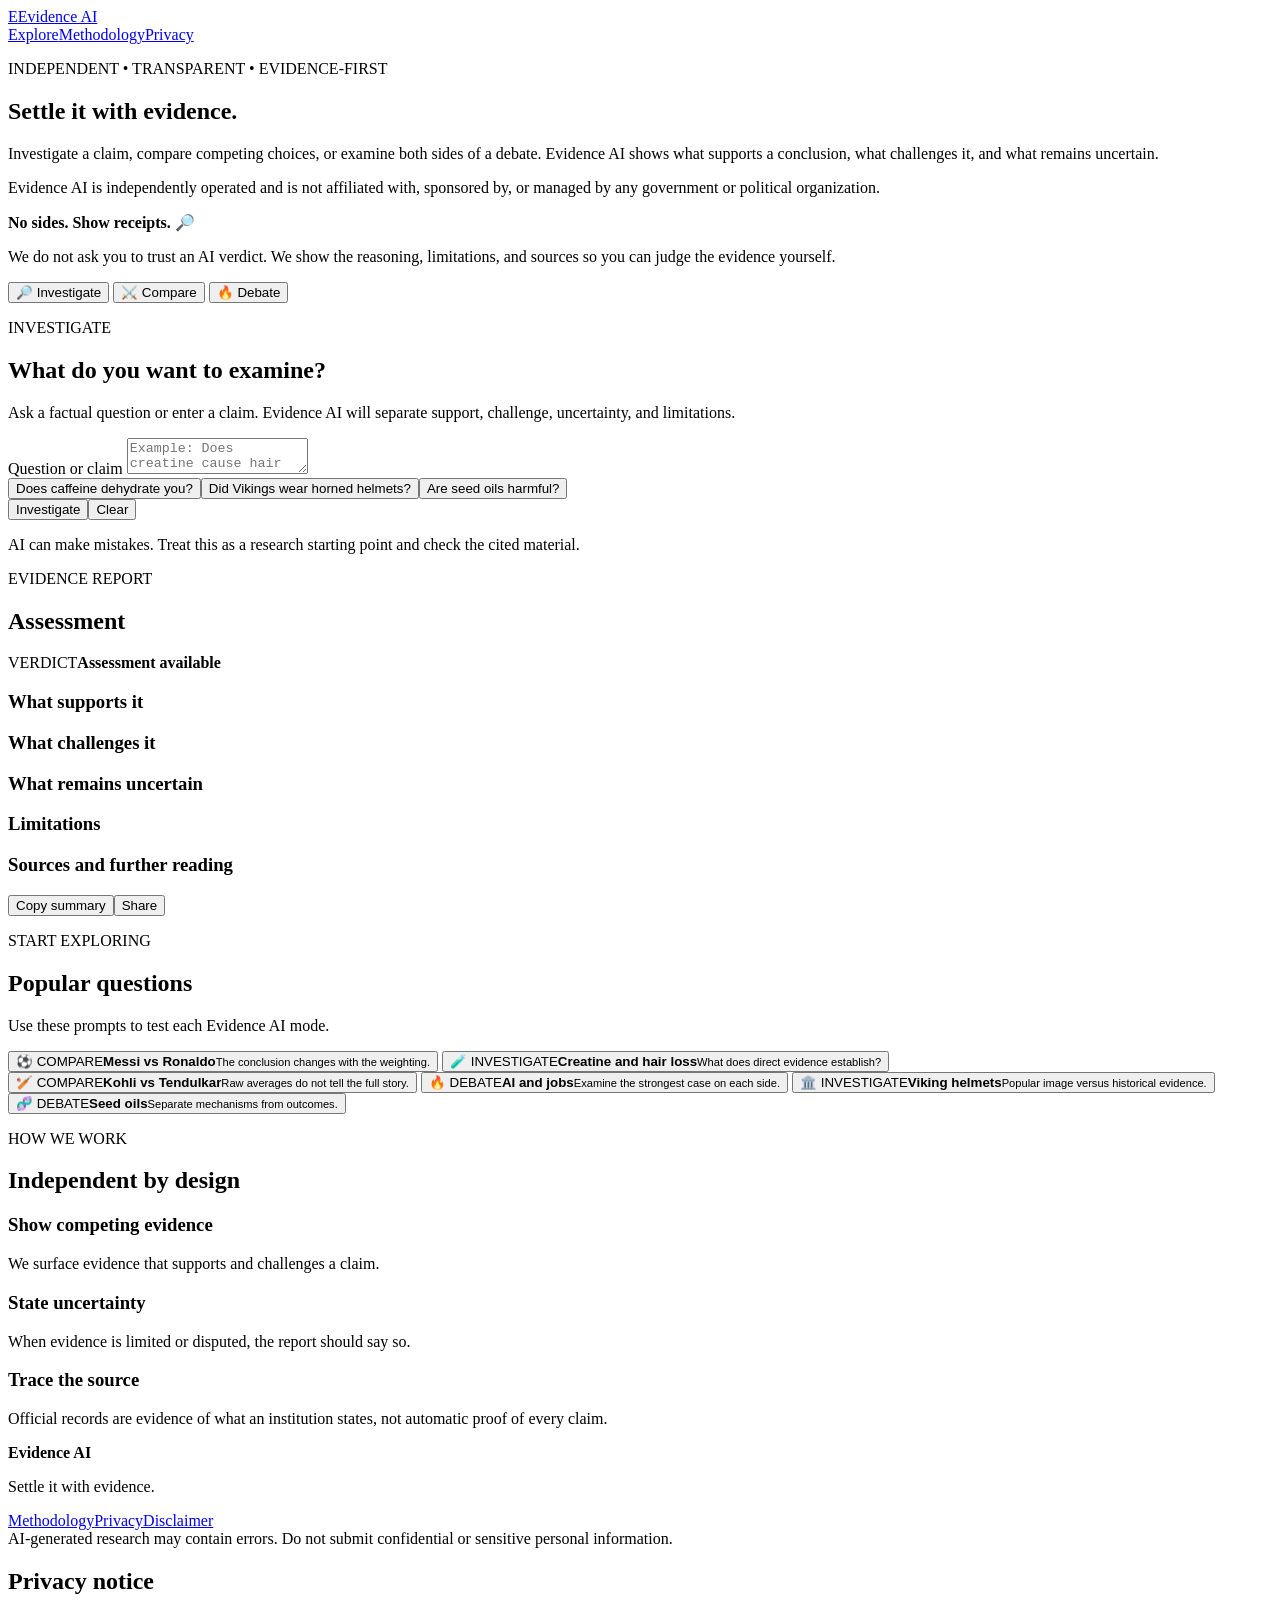
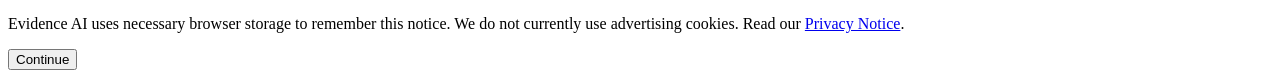
==== commit 911f8c0d: "Add initial HTML structure for Evidence AI" ====
--- a/index.html
+++ b/index.html
@@ -1,76 +1,76 @@
-<!doctype html>
-<html lang="en">
-<head>
-  <meta charset="utf-8">
-  <meta name="viewport" content="width=device-width, initial-scale=1">
-  <meta name="description" content="Investigate claims, compare competing ideas, and examine debates with transparent evidence.">
-  <meta property="og:title" content="Evidence AI — Settle it with evidence">
-  <meta property="og:description" content="Independent, transparent, evidence-first investigations.">
-  <title>Evidence AI — Settle it with evidence</title>
-  <link rel="stylesheet" href="/style.css?v=10">
-</head>
-<body>
-<header class="site-header">
-  <div class="wrap nav-wrap">
-    <a class="brand" href="/" aria-label="Evidence AI home"><span class="brand-mark">E</span><span>Evidence AI</span></a>
-    <nav aria-label="Main navigation">
-      <a href="#explore">Explore</a><a href="/methodology.html">Methodology</a><a href="/privacy.html">Privacy</a>
-    </nav>
-  </div>
-</header>
-<main>
-  <section class="hero"><div class="wrap hero-grid">
-    <div>
-      <p class="eyebrow">INDEPENDENT • TRANSPARENT • EVIDENCE-FIRST</p>
-      <h1>Settle it with <span>evidence.</span></h1>
-      <p class="intro">Investigate a claim, compare competing choices, or examine both sides of a debate. Evidence AI shows what supports a conclusion, what challenges it, and what remains uncertain.</p>
-      <p class="independence">Evidence AI is independently operated and is not affiliated with, sponsored by, or managed by any government or political organization.</p>
-    </div>
-    <div class="hero-card"><strong>No sides. Show receipts. 🔎</strong><p>We do not ask you to trust an AI verdict. We show the reasoning, limitations, and sources so you can judge the evidence yourself.</p></div>
-  </div></section>
-
-  <section class="wrap workspace" id="explore">
-    <div class="mode-tabs" role="tablist" aria-label="Research mode">
-      <button class="mode-tab active" data-mode="investigate" role="tab" aria-selected="true">🔎 Investigate</button>
-      <button class="mode-tab" data-mode="compare" role="tab" aria-selected="false">⚔️ Compare</button>
-      <button class="mode-tab" data-mode="debate" role="tab" aria-selected="false">🔥 Debate</button>
-    </div>
-    <section class="panel ask-panel" aria-labelledby="ask-title">
-      <div class="mode-copy"><p class="eyebrow" id="modeEyebrow">INVESTIGATE</p><h2 id="ask-title">What do you want to examine?</h2><p id="modeDescription">Ask a factual question or enter a claim. Evidence AI will separate support, challenge, uncertainty, and limitations.</p></div>
-      <label for="question">Question or claim</label>
-      <textarea id="question" maxlength="1000" placeholder="Example: Does creatine cause hair loss?"></textarea>
-      <div class="examples" id="examples"><button type="button">Does caffeine dehydrate you?</button><button type="button">Did Vikings wear horned helmets?</button><button type="button">Are seed oils harmful?</button></div>
-      <div class="actions"><button id="askButton" class="primary" type="button">Investigate</button><button id="clearButton" class="secondary" type="button">Clear</button></div>
-      <p class="button-help">AI can make mistakes. Treat this as a research starting point and check the cited material.</p>
-      <span id="message" role="status" aria-live="polite"></span>
-    </section>
-
-    <section id="answerCard" class="panel report hidden" aria-labelledby="report-title">
-      <div class="report-top"><div><p class="eyebrow">EVIDENCE REPORT</p><h2 id="report-title">Assessment</h2></div><span id="sourceBadge" class="source-badge"></span></div>
-      <div class="verdict-card"><span>VERDICT</span><strong id="verdict">Assessment available</strong><p id="summary"></p></div>
-      <div class="report-grid">
-        <section><h3>What supports it</h3><ul id="supports"></ul></section>
-        <section><h3>What challenges it</h3><ul id="challenges"></ul></section>
-        <section><h3>What remains uncertain</h3><ul id="uncertainties"></ul></section>
-        <section><h3>Limitations</h3><ul id="limitations"></ul></section>
-      </div>
-      <section id="sourcesSection" class="sources-section"><h3>Sources and further reading</h3><div id="sourcesList"></div><p id="sourceNotice" class="notice"></p></section>
-      <div class="report-actions"><button id="copyButton" class="secondary" type="button">Copy summary</button><button id="shareButton" class="secondary" type="button">Share</button></div>
-    </section>
-  </section>
-
-  <section class="wrap launch-library"><div class="section-heading"><p class="eyebrow">START EXPLORING</p><h2>Popular questions</h2><p>Use these prompts to test each Evidence AI mode.</p></div><div class="topic-grid">
-    <button class="topic" data-mode="compare" data-question="Messi vs Ronaldo: who had the stronger career, and how does the answer change by criteria?"><span>⚽ COMPARE</span><strong>Messi vs Ronaldo</strong><small>The conclusion changes with the weighting.</small></button>
-    <button class="topic" data-mode="investigate" data-question="Does creatine cause hair loss?"><span>🧪 INVESTIGATE</span><strong>Creatine and hair loss</strong><small>What does direct evidence establish?</small></button>
-    <button class="topic" data-mode="compare" data-question="Kohli vs Tendulkar: compare their careers while accounting for era and conditions."><span>🏏 COMPARE</span><strong>Kohli vs Tendulkar</strong><small>Raw averages do not tell the full story.</small></button>
-    <button class="topic" data-mode="debate" data-question="Will artificial intelligence eliminate more jobs than it creates?"><span>🔥 DEBATE</span><strong>AI and jobs</strong><small>Examine the strongest case on each side.</small></button>
-    <button class="topic" data-mode="investigate" data-question="Did Vikings commonly wear horned helmets?"><span>🏛️ INVESTIGATE</span><strong>Viking helmets</strong><small>Popular image versus historical evidence.</small></button>
-    <button class="topic" data-mode="debate" data-question="Are seed oils harmful to human health?"><span>🧬 DEBATE</span><strong>Seed oils</strong><small>Separate mechanisms from outcomes.</small></button>
-  </div></section>
-
-  <section class="wrap principles"><div class="section-heading"><p class="eyebrow">HOW WE WORK</p><h2>Independent by design</h2></div><div class="principle-grid"><article><h3>Show competing evidence</h3><p>We surface evidence that supports and challenges a claim.</p></article><article><h3>State uncertainty</h3><p>When evidence is limited or disputed, the report should say so.</p></article><article><h3>Trace the source</h3><p>Official records are evidence of what an institution states, not automatic proof of every claim.</p></article></div></section>
-</main>
-<footer><div class="wrap footer-grid"><div><strong>Evidence AI</strong><p>Settle it with evidence.</p></div><nav aria-label="Footer"><a href="/methodology.html">Methodology</a><a href="/privacy.html">Privacy</a><a href="/disclaimer.html">Disclaimer</a></nav></div><div class="wrap legal">AI-generated research may contain errors. Do not submit confidential or sensitive personal information.</div></footer>
-<div id="cookieNotice" class="cookie-notice hidden" role="dialog" aria-labelledby="cookieTitle" aria-describedby="cookieDescription"><div><h2 id="cookieTitle">Privacy notice</h2><p id="cookieDescription">Evidence AI uses necessary browser storage to remember this notice. We do not currently use advertising cookies. Read our <a href="/privacy.html">Privacy Notice</a>.</p></div><button id="acceptCookies" type="button">Continue</button></div>
-<script src="/app.js?v=10" defer></script>
-</body></html>+<!doctype html>
+<html lang="en">
+<head>
+  <meta charset="utf-8">
+  <meta name="viewport" content="width=device-width, initial-scale=1">
+  <meta name="description" content="Investigate claims, compare competing ideas, and examine debates with transparent evidence.">
+  <meta property="og:title" content="Evidence AI — Settle it with evidence">
+  <meta property="og:description" content="Independent, transparent, evidence-first investigations.">
+  <title>Evidence AI — Settle it with evidence</title>
+  <link rel="stylesheet" href="/style.css?v=10">
+</head>
+<body>
+<header class="site-header">
+  <div class="wrap nav-wrap">
+    <a class="brand" href="/" aria-label="Evidence AI home"><span class="brand-mark">E</span><span>Evidence AI</span></a>
+    <nav aria-label="Main navigation">
+      <a href="#explore">Explore</a><a href="/methodology.html">Methodology</a><a href="/privacy.html">Privacy</a>
+    </nav>
+  </div>
+</header>
+<main>
+  <section class="hero"><div class="wrap hero-grid">
+    <div>
+      <p class="eyebrow">INDEPENDENT • TRANSPARENT • EVIDENCE-FIRST</p>
+      <h1>Settle it with <span>evidence.</span></h1>
+      <p class="intro">Investigate a claim, compare competing choices, or examine both sides of a debate. Evidence AI shows what supports a conclusion, what challenges it, and what remains uncertain.</p>
+      <p class="independence">Evidence AI is independently operated and is not affiliated with, sponsored by, or managed by any government or political organization.</p>
+    </div>
+    <div class="hero-card"><strong>No sides. Show receipts. 🔎</strong><p>We do not ask you to trust an AI verdict. We show the reasoning, limitations, and sources so you can judge the evidence yourself.</p></div>
+  </div></section>
+
+  <section class="wrap workspace" id="explore">
+    <div class="mode-tabs" role="tablist" aria-label="Research mode">
+      <button class="mode-tab active" data-mode="investigate" role="tab" aria-selected="true">🔎 Investigate</button>
+      <button class="mode-tab" data-mode="compare" role="tab" aria-selected="false">⚔️ Compare</button>
+      <button class="mode-tab" data-mode="debate" role="tab" aria-selected="false">🔥 Debate</button>
+    </div>
+    <section class="panel ask-panel" aria-labelledby="ask-title">
+      <div class="mode-copy"><p class="eyebrow" id="modeEyebrow">INVESTIGATE</p><h2 id="ask-title">What do you want to examine?</h2><p id="modeDescription">Ask a factual question or enter a claim. Evidence AI will separate support, challenge, uncertainty, and limitations.</p></div>
+      <label for="question">Question or claim</label>
+      <textarea id="question" maxlength="1000" placeholder="Example: Does creatine cause hair loss?"></textarea>
+      <div class="examples" id="examples"><button type="button">Does caffeine dehydrate you?</button><button type="button">Did Vikings wear horned helmets?</button><button type="button">Are seed oils harmful?</button></div>
+      <div class="actions"><button id="askButton" class="primary" type="button">Investigate</button><button id="clearButton" class="secondary" type="button">Clear</button></div>
+      <p class="button-help">AI can make mistakes. Treat this as a research starting point and check the cited material.</p>
+      <span id="message" role="status" aria-live="polite"></span>
+    </section>
+
+    <section id="answerCard" class="panel report hidden" aria-labelledby="report-title">
+      <div class="report-top"><div><p class="eyebrow">EVIDENCE REPORT</p><h2 id="report-title">Assessment</h2></div><span id="sourceBadge" class="source-badge"></span></div>
+      <div class="verdict-card"><span>VERDICT</span><strong id="verdict">Assessment available</strong><p id="summary"></p></div>
+      <div class="report-grid">
+        <section><h3>What supports it</h3><ul id="supports"></ul></section>
+        <section><h3>What challenges it</h3><ul id="challenges"></ul></section>
+        <section><h3>What remains uncertain</h3><ul id="uncertainties"></ul></section>
+        <section><h3>Limitations</h3><ul id="limitations"></ul></section>
+      </div>
+      <section id="sourcesSection" class="sources-section"><h3>Sources and further reading</h3><div id="sourcesList"></div><p id="sourceNotice" class="notice"></p></section>
+      <div class="report-actions"><button id="copyButton" class="secondary" type="button">Copy summary</button><button id="shareButton" class="secondary" type="button">Share</button></div>
+    </section>
+  </section>
+
+  <section class="wrap launch-library"><div class="section-heading"><p class="eyebrow">START EXPLORING</p><h2>Popular questions</h2><p>Use these prompts to test each Evidence AI mode.</p></div><div class="topic-grid">
+    <button class="topic" data-mode="compare" data-question="Messi vs Ronaldo: who had the stronger career, and how does the answer change by criteria?"><span>⚽ COMPARE</span><strong>Messi vs Ronaldo</strong><small>The conclusion changes with the weighting.</small></button>
+    <button class="topic" data-mode="investigate" data-question="Does creatine cause hair loss?"><span>🧪 INVESTIGATE</span><strong>Creatine and hair loss</strong><small>What does direct evidence establish?</small></button>
+    <button class="topic" data-mode="compare" data-question="Kohli vs Tendulkar: compare their careers while accounting for era and conditions."><span>🏏 COMPARE</span><strong>Kohli vs Tendulkar</strong><small>Raw averages do not tell the full story.</small></button>
+    <button class="topic" data-mode="debate" data-question="Will artificial intelligence eliminate more jobs than it creates?"><span>🔥 DEBATE</span><strong>AI and jobs</strong><small>Examine the strongest case on each side.</small></button>
+    <button class="topic" data-mode="investigate" data-question="Did Vikings commonly wear horned helmets?"><span>🏛️ INVESTIGATE</span><strong>Viking helmets</strong><small>Popular image versus historical evidence.</small></button>
+    <button class="topic" data-mode="debate" data-question="Are seed oils harmful to human health?"><span>🧬 DEBATE</span><strong>Seed oils</strong><small>Separate mechanisms from outcomes.</small></button>
+  </div></section>
+
+  <section class="wrap principles"><div class="section-heading"><p class="eyebrow">HOW WE WORK</p><h2>Independent by design</h2></div><div class="principle-grid"><article><h3>Show competing evidence</h3><p>We surface evidence that supports and challenges a claim.</p></article><article><h3>State uncertainty</h3><p>When evidence is limited or disputed, the report should say so.</p></article><article><h3>Trace the source</h3><p>Official records are evidence of what an institution states, not automatic proof of every claim.</p></article></div></section>
+</main>
+<footer><div class="wrap footer-grid"><div><strong>Evidence AI</strong><p>Settle it with evidence.</p></div><nav aria-label="Footer"><a href="/methodology.html">Methodology</a><a href="/privacy.html">Privacy</a><a href="/disclaimer.html">Disclaimer</a></nav></div><div class="wrap legal">AI-generated research may contain errors. Do not submit confidential or sensitive personal information.</div></footer>
+<div id="cookieNotice" class="cookie-notice hidden" role="dialog" aria-labelledby="cookieTitle" aria-describedby="cookieDescription"><div><h2 id="cookieTitle">Privacy notice</h2><p id="cookieDescription">Evidence AI uses necessary browser storage to remember this notice. We do not currently use advertising cookies. Read our <a href="/privacy.html">Privacy Notice</a>.</p></div><button id="acceptCookies" type="button">Continue</button></div>
+<script src="/app.js?v=10" defer></script>
+</body></html>
--- a/style.css
+++ b/style.css
@@ -1 +1,6 @@
-:root{color-scheme:dark;font-family:Inter,ui-sans-serif,system-ui,-apple-system,BlinkMacSystemFont,"Segoe UI",sans-serif;--bg:#050b10;--card:#0b1720;--card2:#0e202b;--line:#214253;--text:#f4fbff;--muted:#a9becb;--cyan:#69e7ff;--cyan2:#23bedc;--green:#67e8b1;--shadow:0 22px 60px rgba(0,0,0,.28)}*{box-sizing:border-box}html{scroll-behavior:smooth}body{margin:0;background:radial-gradient(circle at 80% 0,#0c2a37 0,transparent 36%),var(--bg);color:var(--text);line-height:1.6}.wrap{width:min(1120px,calc(100% - 32px));margin:auto}a{color:var(--cyan)}button,textarea{font:inherit}.site-header{position:sticky;top:0;z-index:10;background:rgba(5,11,16,.88);backdrop-filter:blur(16px);border-bottom:1px solid rgba(105,231,255,.12)}.nav-wrap,.footer-grid{display:flex;align-items:center;justify-content:space-between;gap:24px}.nav-wrap{min-height:68px}.brand{display:flex;align-items:center;gap:10px;color:var(--text);text-decoration:none;font-weight:850}.brand-mark{display:grid;place-items:center;width:34px;height:34px;border:1px solid var(--cyan);border-radius:10px;color:#041016;background:var(--cyan);box-shadow:0 0 24px rgba(105,231,255,.2)}nav{display:flex;gap:22px;flex-wrap:wrap}nav a{text-decoration:none;color:var(--muted);font-weight:700}nav a:hover{color:var(--cyan)}.hero{padding:80px 0 54px}.hero-grid{display:grid;grid-template-columns:1.45fr .75fr;gap:40px;align-items:center}.eyebrow{margin:0 0 8px;color:var(--cyan);font-size:.78rem;font-weight:900;letter-spacing:.14em}.hero h1{font-size:clamp(3rem,7vw,6rem);line-height:.95;letter-spacing:-.06em;margin:12px 0 24px;max-width:760px}.hero h1 span{color:var(--cyan)}.intro{font-size:1.18rem;color:#c8d9e3;max-width:750px}.independence{font-size:.92rem;color:var(--muted);border-left:3px solid var(--cyan2);padding-left:14px;margin-top:24px}.hero-card,.panel,.principles article{background:linear-gradient(145deg,rgba(14,32,43,.96),rgba(7,18,25,.96));border:1px solid var(--line);border-radius:20px;box-shadow:var(--shadow)}.hero-card{padding:28px}.hero-card strong{font-size:1.25rem;color:var(--cyan)}.hero-card p{color:var(--muted);margin-bottom:0}.workspace{padding:18px 0 72px}.mode-tabs{display:grid;grid-template-columns:repeat(3,1fr);gap:8px;margin-bottom:10px}.mode-tab{border:1px solid var(--line);background:#07131b;color:var(--muted);padding:15px;border-radius:13px;cursor:pointer;font-weight:850}.mode-tab.active{background:var(--cyan);border-color:var(--cyan);color:#031016}.panel{padding:clamp(22px,4vw,40px)}.ask-panel label{display:block;font-weight:800;margin:22px 0 8px}textarea{width:100%;min-height:145px;resize:vertical;border:1px solid #31586d;border-radius:14px;background:#051018;color:var(--text);padding:16px;outline:none}textarea:focus,button:focus-visible,a:focus-visible{outline:3px solid rgba(105,231,255,.32);outline-offset:2px}.mode-copy h2,.section-heading h2{font-size:clamp(1.8rem,4vw,2.7rem);margin:6px 0}.mode-copy p:not(.eyebrow),.section-heading p{color:var(--muted)}.examples{display:flex;gap:8px;flex-wrap:wrap;margin:12px 0}.examples button{border:1px solid var(--line);background:#07131b;color:var(--muted);border-radius:999px;padding:8px 12px;cursor:pointer}.examples button:hover{color:var(--cyan);border-color:var(--cyan)}.actions,.report-actions{display:flex;gap:10px;flex-wrap:wrap;margin-top:18px}.primary,.secondary,.cookie-notice button{border-radius:12px;padding:12px 20px;font-weight:850;cursor:pointer}.primary,.cookie-notice button{border:1px solid var(--cyan);background:var(--cyan);color:#031016}.secondary{border:1px solid var(--line);background:#081721;color:var(--text)}button:disabled{opacity:.55;cursor:not-allowed}.button-help,.notice,#message{color:var(--muted);font-size:.9rem}.hidden{display:none!important}.report{margin-top:20px}.report-top{display:flex;justify-content:space-between;gap:20px;align-items:flex-start}.source-badge{border:1px solid var(--line);border-radius:999px;padding:7px 12px;color:var(--cyan);font-size:.8rem}.verdict-card{margin:20px 0;padding:22px;border-left:4px solid var(--cyan);background:#06131b;border-radius:12px}.verdict-card span{display:block;color:var(--muted);font-size:.75rem;font-weight:900;letter-spacing:.12em}.verdict-card strong{display:block;font-size:1.65rem;margin:4px 0;color:var(--cyan)}.report-grid{display:grid;grid-template-columns:repeat(2,1fr);gap:14px}.report-grid section{background:#07131b;border:1px solid #173543;border-radius:14px;padding:18px}.report-grid h3,.sources-section h3{margin-top:0}.report-grid li{margin-bottom:8px;color:#c2d3dd}.sources-section{margin-top:16px;padding-top:20px;border-top:1px solid var(--line)}.source-item{display:block;padding:12px 0;border-bottom:1px solid #15313f}.source-item small{display:block;color:var(--muted)}.launch-library,.principles{padding:30px 0 80px}.topic-grid,.principle-grid{display:grid;grid-template-columns:repeat(3,1fr);gap:14px}.topic{min-height:165px;text-align:left;padding:22px;border-radius:16px;border:1px solid var(--line);background:linear-gradient(145deg,#0b1c26,#071119);color:var(--text);cursor:pointer}.topic:hover{transform:translateY(-2px);border-color:var(--cyan)}.topic span,.topic small{display:block;color:var(--muted)}.topic strong{display:block;font-size:1.2rem;margin:14px 0}.principles article{padding:24px}.principles article p{color:var(--muted)}footer{border-top:1px solid var(--line);padding:34px 0;background:#04090d}.legal{margin-top:20px;color:var(--muted);font-size:.85rem}.cookie-notice{position:fixed;z-index:20;left:16px;right:16px;bottom:16px;display:flex;align-items:center;justify-content:space-between;gap:24px;max-width:900px;margin:auto;padding:20px;border:1px solid var(--line);border-radius:16px;background:#0a1a24;box-shadow:var(--shadow)}.cookie-notice h2{margin:0;font-size:1.1rem}.cookie-notice p{margin:6px 0 0;color:var(--muted)}@media(max-width:800px){.hero-grid{grid-template-columns:1fr}.topic-grid,.principle-grid{grid-template-columns:repeat(2,1fr)}}@media(max-width:620px){.nav-wrap nav{display:none}.hero{padding-top:55px}.mode-tabs{grid-template-columns:1fr}.report-grid,.topic-grid,.principle-grid{grid-template-columns:1fr}.report-top,.footer-grid,.cookie-notice{align-items:stretch;flex-direction:column}.hero h1{font-size:3.4rem}}+
+/* Verified live sources */
+.verified-source{padding:16px 0}.source-top{display:flex;gap:8px;align-items:center;flex-wrap:wrap;margin-bottom:7px}.verified-badge{display:inline-flex;align-items:center;border:1px solid #2d7b60;background:rgba(71,209,140,.1);color:#67e8b1;border-radius:999px;padding:3px 8px;font-size:.72rem;font-weight:900}.source-type{color:var(--muted);font-size:.75rem}.verified-source>a{display:block;font-weight:800}.verified-source small{margin-top:6px}.pdf-button{border-color:#3f758c}
+/* Evidence verdict colours */
+.verdict-supported{border-left-color:#47d18c}.verdict-supported strong{color:#47d18c}.verdict-mostly-supported{border-left-color:#8bd46e}.verdict-mostly-supported strong{color:#8bd46e}.verdict-inconclusive{border-left-color:#f4b740}.verdict-inconclusive strong{color:#f4b740}.verdict-unsupported{border-left-color:#ff6565}.verdict-unsupported strong{color:#ff6565}.verdict-insufficient{border-left-color:#9aa8b2}.verdict-insufficient strong{color:#9aa8b2}
+@media print{*{box-shadow:none!important}body{background:#fff!important;color:#111!important}.site-header,.hero,.mode-tabs,.ask-panel,.launch-library,.principles,footer,.cookie-notice,.report-actions{display:none!important}.workspace{width:100%!important;padding:0!important}.report{display:block!important;border:0!important;background:#fff!important;color:#111!important;padding:0!important}.report *{color:#111!important}.verdict-card,.report-grid section{background:#fff!important;border-color:#bbb!important}.source-badge,.verified-badge,.source-type{color:#333!important;border-color:#777!important}.verified-source a{color:#111!important;text-decoration:underline}.sources-section{page-break-before:auto}.report-grid section,.source-item,.verdict-card{break-inside:avoid}a[href]::after{content:" (" attr(href) ")";font-size:9pt;font-weight:400} @page{size:A4;margin:14mm}}
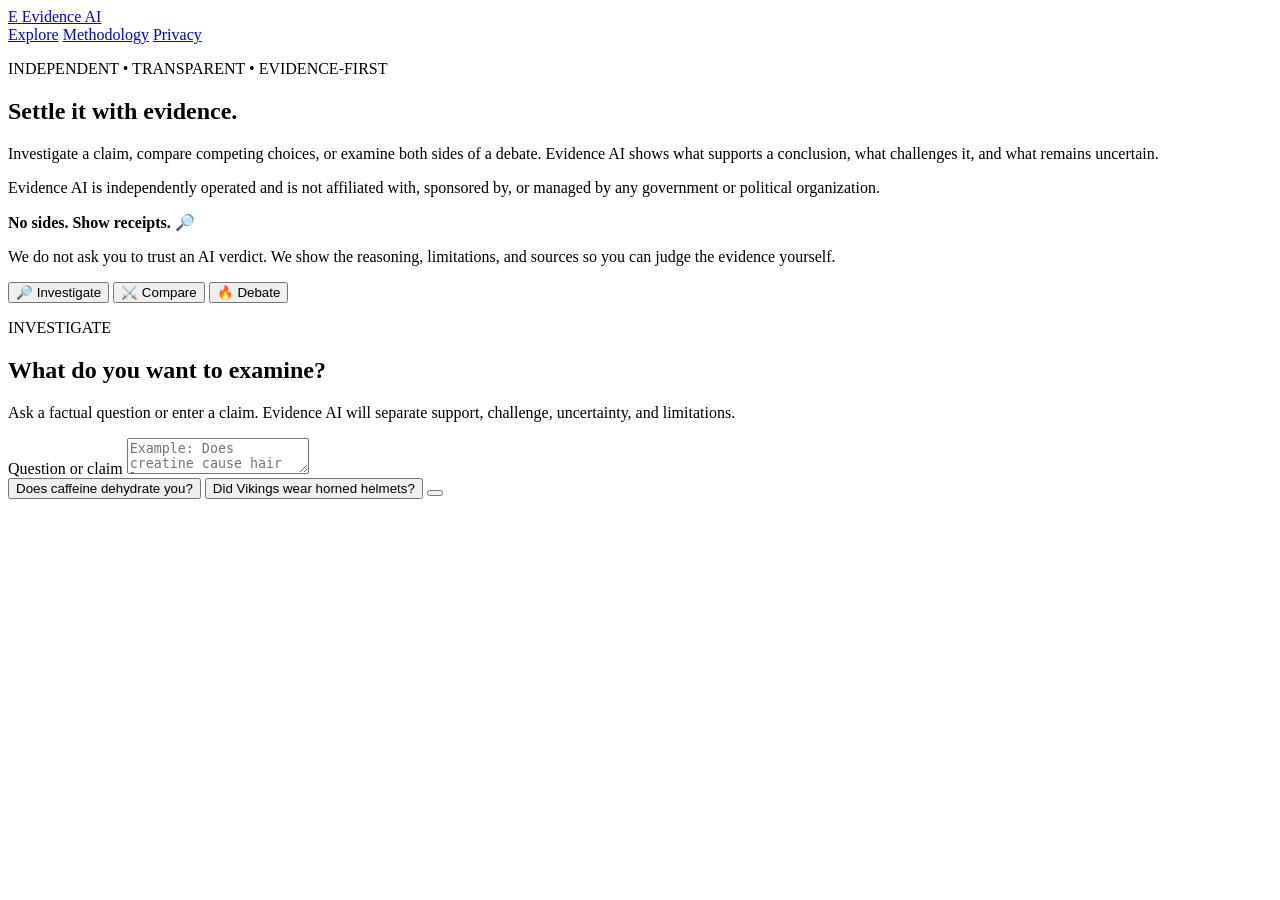
==== commit 1066276b: "Refactor index.html structure and content" ====
--- a/index.html
+++ b/index.html
@@ -3,74 +3,202 @@
 <head>
   <meta charset="utf-8">
   <meta name="viewport" content="width=device-width, initial-scale=1">
-  <meta name="description" content="Investigate claims, compare competing ideas, and examine debates with transparent evidence.">
-  <meta property="og:title" content="Evidence AI — Settle it with evidence">
-  <meta property="og:description" content="Independent, transparent, evidence-first investigations.">
+
+  <meta
+    name="description"
+    content="Investigate claims, compare competing ideas, and examine debates with transparent evidence."
+  >
+
+  <meta
+    property="og:title"
+    content="Evidence AI — Settle it with evidence"
+  >
+
+  <meta
+    property="og:description"
+    content="Independent, transparent, evidence-first investigations."
+  >
+
   <title>Evidence AI — Settle it with evidence</title>
+
   <link rel="stylesheet" href="/style.css?v=10">
 </head>
+
 <body>
+
 <header class="site-header">
   <div class="wrap nav-wrap">
-    <a class="brand" href="/" aria-label="Evidence AI home"><span class="brand-mark">E</span><span>Evidence AI</span></a>
+
+    <a
+      class="brand"
+      href="/"
+      aria-label="Evidence AI home"
+    >
+      <span class="brand-mark">E</span>
+      <span>Evidence AI</span>
+    </a>
+
     <nav aria-label="Main navigation">
-      <a href="#explore">Explore</a><a href="/methodology.html">Methodology</a><a href="/privacy.html">Privacy</a>
+      <a href="#explore">Explore</a>
+      <a href="/methodology.html">Methodology</a>
+      <a href="/privacy.html">Privacy</a>
     </nav>
+
   </div>
 </header>
+
+
 <main>
-  <section class="hero"><div class="wrap hero-grid">
-    <div>
-      <p class="eyebrow">INDEPENDENT • TRANSPARENT • EVIDENCE-FIRST</p>
-      <h1>Settle it with <span>evidence.</span></h1>
-      <p class="intro">Investigate a claim, compare competing choices, or examine both sides of a debate. Evidence AI shows what supports a conclusion, what challenges it, and what remains uncertain.</p>
-      <p class="independence">Evidence AI is independently operated and is not affiliated with, sponsored by, or managed by any government or political organization.</p>
+
+  <!-- HERO -->
+
+  <section class="hero">
+
+    <div class="wrap hero-grid">
+
+      <div>
+
+        <p class="eyebrow">
+          INDEPENDENT • TRANSPARENT • EVIDENCE-FIRST
+        </p>
+
+        <h1>
+          Settle it with <span>evidence.</span>
+        </h1>
+
+        <p class="intro">
+          Investigate a claim, compare competing choices,
+          or examine both sides of a debate.
+          Evidence AI shows what supports a conclusion,
+          what challenges it, and what remains uncertain.
+        </p>
+
+        <p class="independence">
+          Evidence AI is independently operated and is not
+          affiliated with, sponsored by, or managed by any
+          government or political organization.
+        </p>
+
+      </div>
+
+
+      <div class="hero-card">
+
+        <strong>
+          No sides. Show receipts. 🔎
+        </strong>
+
+        <p>
+          We do not ask you to trust an AI verdict.
+          We show the reasoning, limitations, and sources
+          so you can judge the evidence yourself.
+        </p>
+
+      </div>
+
     </div>
-    <div class="hero-card"><strong>No sides. Show receipts. 🔎</strong><p>We do not ask you to trust an AI verdict. We show the reasoning, limitations, and sources so you can judge the evidence yourself.</p></div>
-  </div></section>
-
-  <section class="wrap workspace" id="explore">
-    <div class="mode-tabs" role="tablist" aria-label="Research mode">
-      <button class="mode-tab active" data-mode="investigate" role="tab" aria-selected="true">🔎 Investigate</button>
-      <button class="mode-tab" data-mode="compare" role="tab" aria-selected="false">⚔️ Compare</button>
-      <button class="mode-tab" data-mode="debate" role="tab" aria-selected="false">🔥 Debate</button>
+
+  </section>
+
+
+  <!-- MAIN WORKSPACE -->
+
+  <section
+    class="wrap workspace"
+    id="explore"
+  >
+
+    <div
+      class="mode-tabs"
+      role="tablist"
+      aria-label="Research mode"
+    >
+
+      <button
+        class="mode-tab active"
+        data-mode="investigate"
+        role="tab"
+        aria-selected="true"
+        type="button"
+      >
+        🔎 Investigate
+      </button>
+
+      <button
+        class="mode-tab"
+        data-mode="compare"
+        role="tab"
+        aria-selected="false"
+        type="button"
+      >
+        ⚔️ Compare
+      </button>
+
+      <button
+        class="mode-tab"
+        data-mode="debate"
+        role="tab"
+        aria-selected="false"
+        type="button"
+      >
+        🔥 Debate
+      </button>
+
     </div>
-    <section class="panel ask-panel" aria-labelledby="ask-title">
-      <div class="mode-copy"><p class="eyebrow" id="modeEyebrow">INVESTIGATE</p><h2 id="ask-title">What do you want to examine?</h2><p id="modeDescription">Ask a factual question or enter a claim. Evidence AI will separate support, challenge, uncertainty, and limitations.</p></div>
-      <label for="question">Question or claim</label>
-      <textarea id="question" maxlength="1000" placeholder="Example: Does creatine cause hair loss?"></textarea>
-      <div class="examples" id="examples"><button type="button">Does caffeine dehydrate you?</button><button type="button">Did Vikings wear horned helmets?</button><button type="button">Are seed oils harmful?</button></div>
-      <div class="actions"><button id="askButton" class="primary" type="button">Investigate</button><button id="clearButton" class="secondary" type="button">Clear</button></div>
-      <p class="button-help">AI can make mistakes. Treat this as a research starting point and check the cited material.</p>
-      <span id="message" role="status" aria-live="polite"></span>
-    </section>
-
-    <section id="answerCard" class="panel report hidden" aria-labelledby="report-title">
-      <div class="report-top"><div><p class="eyebrow">EVIDENCE REPORT</p><h2 id="report-title">Assessment</h2></div><span id="sourceBadge" class="source-badge"></span></div>
-      <div class="verdict-card"><span>VERDICT</span><strong id="verdict">Assessment available</strong><p id="summary"></p></div>
-      <div class="report-grid">
-        <section><h3>What supports it</h3><ul id="supports"></ul></section>
-        <section><h3>What challenges it</h3><ul id="challenges"></ul></section>
-        <section><h3>What remains uncertain</h3><ul id="uncertainties"></ul></section>
-        <section><h3>Limitations</h3><ul id="limitations"></ul></section>
+
+
+    <!-- QUESTION PANEL -->
+
+    <section
+      class="panel ask-panel"
+      aria-labelledby="ask-title"
+    >
+
+      <div class="mode-copy">
+
+        <p
+          class="eyebrow"
+          id="modeEyebrow"
+        >
+          INVESTIGATE
+        </p>
+
+        <h2 id="ask-title">
+          What do you want to examine?
+        </h2>
+
+        <p id="modeDescription">
+          Ask a factual question or enter a claim.
+          Evidence AI will separate support, challenge,
+          uncertainty, and limitations.
+        </p>
+
       </div>
-      <section id="sourcesSection" class="sources-section"><h3>Sources and further reading</h3><div id="sourcesList"></div><p id="sourceNotice" class="notice"></p></section>
-      <div class="report-actions"><button id="copyButton" class="secondary" type="button">Copy summary</button><button id="shareButton" class="secondary" type="button">Share</button></div>
-    </section>
-  </section>
-
-  <section class="wrap launch-library"><div class="section-heading"><p class="eyebrow">START EXPLORING</p><h2>Popular questions</h2><p>Use these prompts to test each Evidence AI mode.</p></div><div class="topic-grid">
-    <button class="topic" data-mode="compare" data-question="Messi vs Ronaldo: who had the stronger career, and how does the answer change by criteria?"><span>⚽ COMPARE</span><strong>Messi vs Ronaldo</strong><small>The conclusion changes with the weighting.</small></button>
-    <button class="topic" data-mode="investigate" data-question="Does creatine cause hair loss?"><span>🧪 INVESTIGATE</span><strong>Creatine and hair loss</strong><small>What does direct evidence establish?</small></button>
-    <button class="topic" data-mode="compare" data-question="Kohli vs Tendulkar: compare their careers while accounting for era and conditions."><span>🏏 COMPARE</span><strong>Kohli vs Tendulkar</strong><small>Raw averages do not tell the full story.</small></button>
-    <button class="topic" data-mode="debate" data-question="Will artificial intelligence eliminate more jobs than it creates?"><span>🔥 DEBATE</span><strong>AI and jobs</strong><small>Examine the strongest case on each side.</small></button>
-    <button class="topic" data-mode="investigate" data-question="Did Vikings commonly wear horned helmets?"><span>🏛️ INVESTIGATE</span><strong>Viking helmets</strong><small>Popular image versus historical evidence.</small></button>
-    <button class="topic" data-mode="debate" data-question="Are seed oils harmful to human health?"><span>🧬 DEBATE</span><strong>Seed oils</strong><small>Separate mechanisms from outcomes.</small></button>
-  </div></section>
-
-  <section class="wrap principles"><div class="section-heading"><p class="eyebrow">HOW WE WORK</p><h2>Independent by design</h2></div><div class="principle-grid"><article><h3>Show competing evidence</h3><p>We surface evidence that supports and challenges a claim.</p></article><article><h3>State uncertainty</h3><p>When evidence is limited or disputed, the report should say so.</p></article><article><h3>Trace the source</h3><p>Official records are evidence of what an institution states, not automatic proof of every claim.</p></article></div></section>
-</main>
-<footer><div class="wrap footer-grid"><div><strong>Evidence AI</strong><p>Settle it with evidence.</p></div><nav aria-label="Footer"><a href="/methodology.html">Methodology</a><a href="/privacy.html">Privacy</a><a href="/disclaimer.html">Disclaimer</a></nav></div><div class="wrap legal">AI-generated research may contain errors. Do not submit confidential or sensitive personal information.</div></footer>
-<div id="cookieNotice" class="cookie-notice hidden" role="dialog" aria-labelledby="cookieTitle" aria-describedby="cookieDescription"><div><h2 id="cookieTitle">Privacy notice</h2><p id="cookieDescription">Evidence AI uses necessary browser storage to remember this notice. We do not currently use advertising cookies. Read our <a href="/privacy.html">Privacy Notice</a>.</p></div><button id="acceptCookies" type="button">Continue</button></div>
-<script src="/app.js?v=10" defer></script>
-</body></html>
+
+
+      <label for="question">
+        Question or claim
+      </label>
+
+      <textarea
+        id="question"
+        maxlength="1000"
+        placeholder="Example: Does creatine cause hair loss?"
+      ></textarea>
+
+
+      <div
+        class="examples"
+        id="examples"
+      >
+
+        <button type="button">
+          Does caffeine dehydrate you?
+        </button>
+
+        <button type="button">
+          Did Vikings wear horned helmets?
+        </button>
+
+        <button type="button">
+   
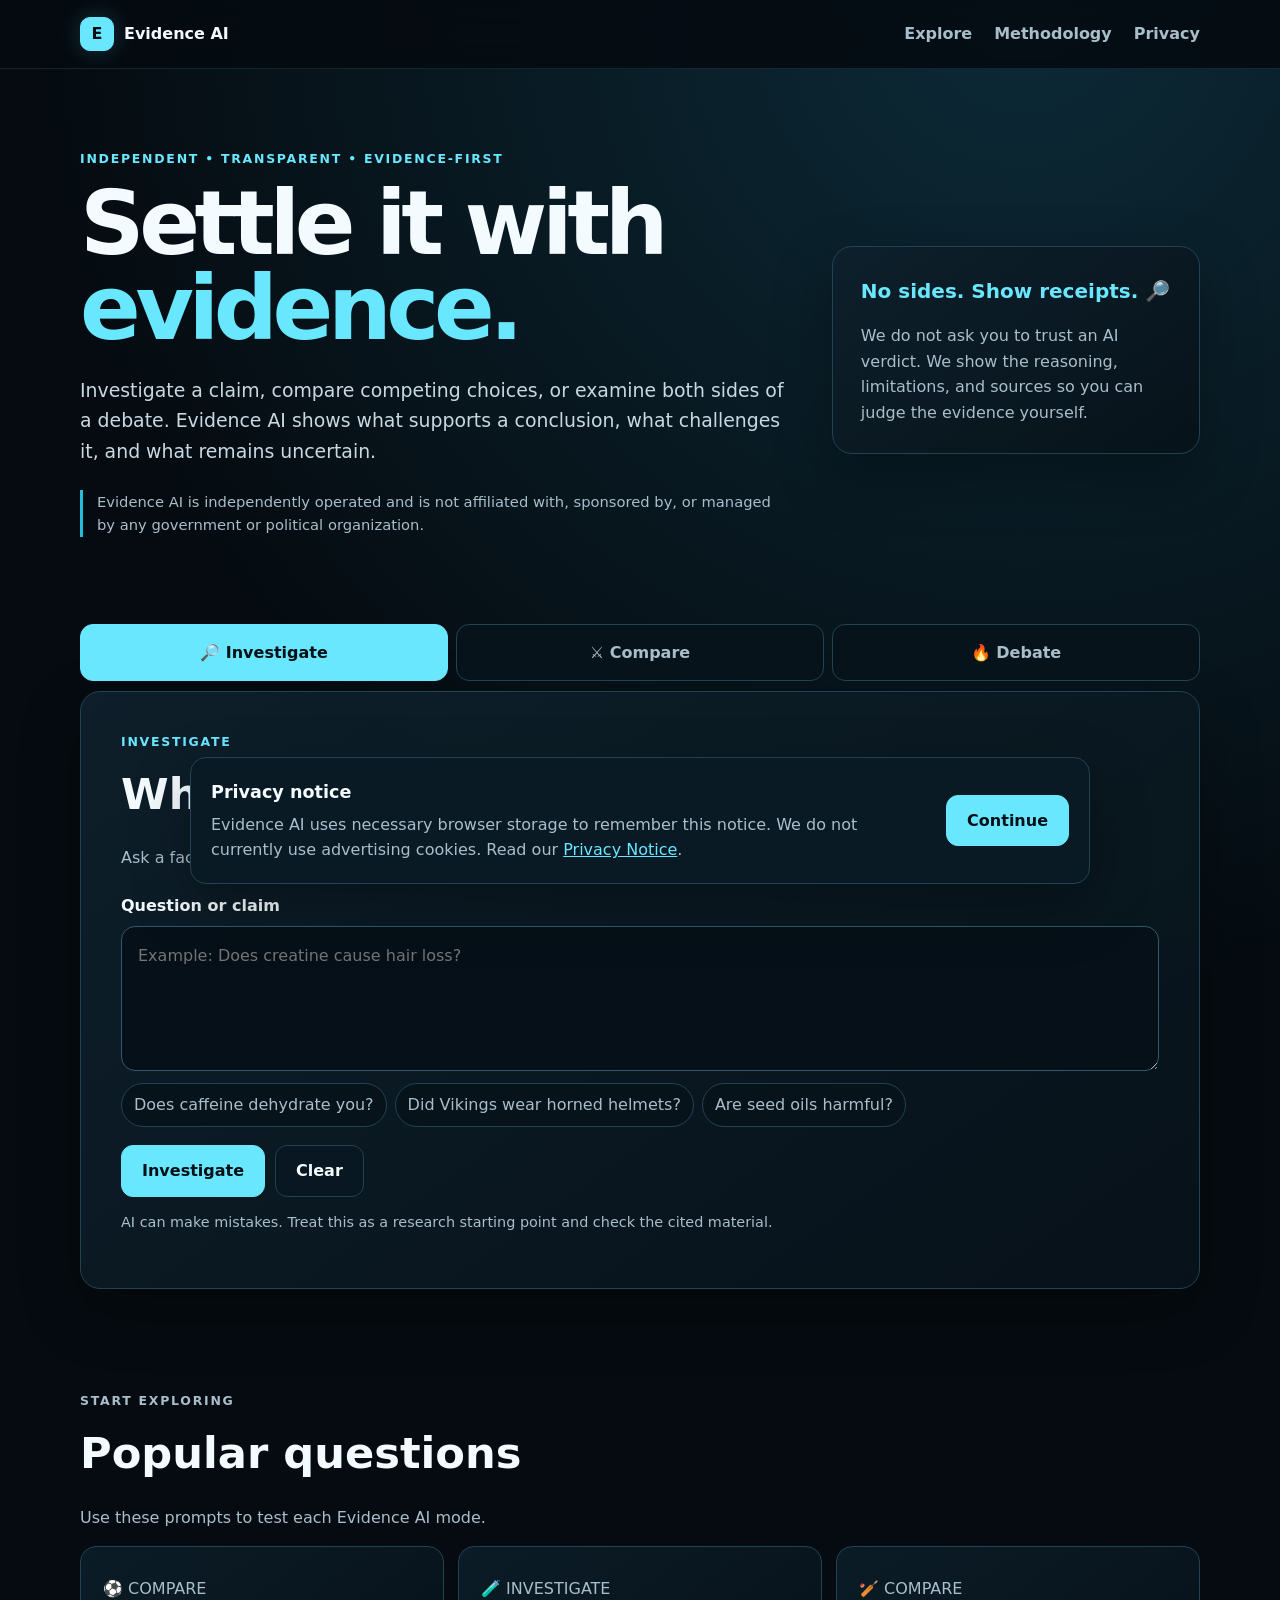
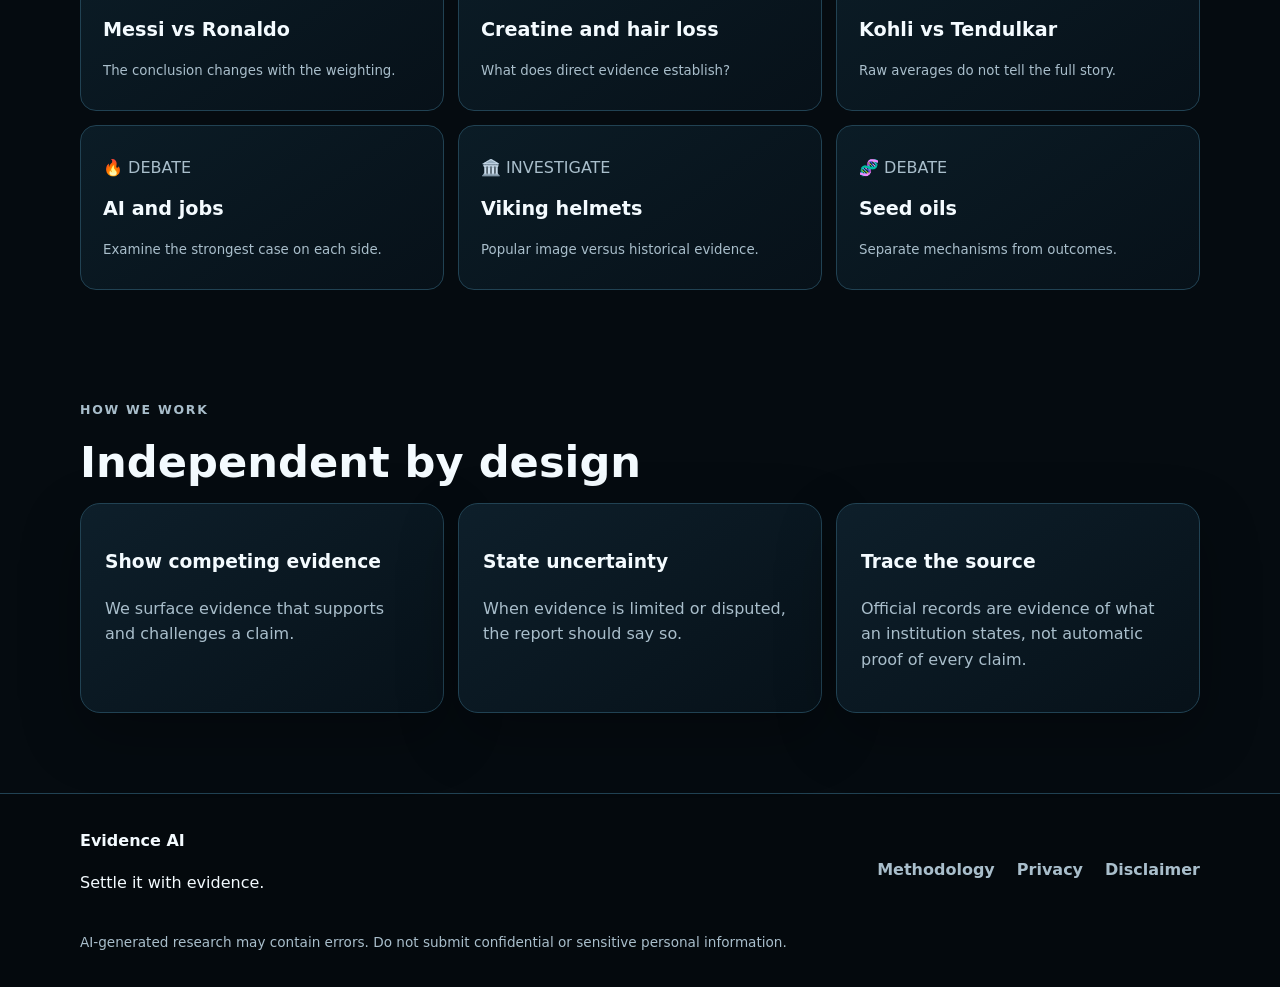
==== commit 3ffb13b9: "Add files via upload" ====
--- a/index.html
+++ b/index.html
@@ -1,204 +1,75 @@
-<!doctype html>
-<html lang="en">
-<head>
-  <meta charset="utf-8">
-  <meta name="viewport" content="width=device-width, initial-scale=1">
-
-  <meta
-    name="description"
-    content="Investigate claims, compare competing ideas, and examine debates with transparent evidence."
-  >
-
-  <meta
-    property="og:title"
-    content="Evidence AI — Settle it with evidence"
-  >
-
-  <meta
-    property="og:description"
-    content="Independent, transparent, evidence-first investigations."
-  >
-
-  <title>Evidence AI — Settle it with evidence</title>
-
-  <link rel="stylesheet" href="/style.css?v=10">
-</head>
-
-<body>
-
-<header class="site-header">
-  <div class="wrap nav-wrap">
-
-    <a
-      class="brand"
-      href="/"
-      aria-label="Evidence AI home"
-    >
-      <span class="brand-mark">E</span>
-      <span>Evidence AI</span>
-    </a>
-
-    <nav aria-label="Main navigation">
-      <a href="#explore">Explore</a>
-      <a href="/methodology.html">Methodology</a>
-      <a href="/privacy.html">Privacy</a>
-    </nav>
-
-  </div>
-</header>
-
-
-<main>
-
-  <!-- HERO -->
-
-  <section class="hero">
-
-    <div class="wrap hero-grid">
-
-      <div>
-
-        <p class="eyebrow">
-          INDEPENDENT • TRANSPARENT • EVIDENCE-FIRST
-        </p>
-
-        <h1>
-          Settle it with <span>evidence.</span>
-        </h1>
-
-        <p class="intro">
-          Investigate a claim, compare competing choices,
-          or examine both sides of a debate.
-          Evidence AI shows what supports a conclusion,
-          what challenges it, and what remains uncertain.
-        </p>
-
-        <p class="independence">
-          Evidence AI is independently operated and is not
-          affiliated with, sponsored by, or managed by any
-          government or political organization.
-        </p>
-
-      </div>
-
-
-      <div class="hero-card">
-
-        <strong>
-          No sides. Show receipts. 🔎
-        </strong>
-
-        <p>
-          We do not ask you to trust an AI verdict.
-          We show the reasoning, limitations, and sources
-          so you can judge the evidence yourself.
-        </p>
-
-      </div>
-
-    </div>
-
-  </section>
-
-
-  <!-- MAIN WORKSPACE -->
-
-  <section
-    class="wrap workspace"
-    id="explore"
-  >
-
-    <div
-      class="mode-tabs"
-      role="tablist"
-      aria-label="Research mode"
-    >
-
-      <button
-        class="mode-tab active"
-        data-mode="investigate"
-        role="tab"
-        aria-selected="true"
-        type="button"
-      >
-        🔎 Investigate
-      </button>
-
-      <button
-        class="mode-tab"
-        data-mode="compare"
-        role="tab"
-        aria-selected="false"
-        type="button"
-      >
-        ⚔️ Compare
-      </button>
-
-      <button
-        class="mode-tab"
-        data-mode="debate"
-        role="tab"
-        aria-selected="false"
-        type="button"
-      >
-        🔥 Debate
-      </button>
-
-    </div>
-
-
-    <!-- QUESTION PANEL -->
-
-    <section
-      class="panel ask-panel"
-      aria-labelledby="ask-title"
-    >
-
-      <div class="mode-copy">
-
-        <p
-          class="eyebrow"
-          id="modeEyebrow"
-        >
-          INVESTIGATE
-        </p>
-
-        <h2 id="ask-title">
-          What do you want to examine?
-        </h2>
-
-        <p id="modeDescription">
-          Ask a factual question or enter a claim.
-          Evidence AI will separate support, challenge,
-          uncertainty, and limitations.
-        </p>
-
-      </div>
-
-
-      <label for="question">
-        Question or claim
-      </label>
-
-      <textarea
-        id="question"
-        maxlength="1000"
-        placeholder="Example: Does creatine cause hair loss?"
-      ></textarea>
-
-
-      <div
-        class="examples"
-        id="examples"
-      >
-
-        <button type="button">
-          Does caffeine dehydrate you?
-        </button>
-
-        <button type="button">
-          Did Vikings wear horned helmets?
-        </button>
-
-        <button type="button">
-   
+<!doctype html>
+<html lang="en">
+<head>
+  <meta charset="utf-8">
+  <meta name="viewport" content="width=device-width, initial-scale=1">
+  <meta name="description" content="Investigate claims, compare competing ideas, and examine debates with transparent evidence.">
+  <meta property="og:title" content="Evidence AI - Settle it with evidence">
+  <meta property="og:description" content="Independent, transparent, evidence-first investigations.">
+  <title>Evidence AI - Settle it with evidence</title>
+  <link rel="stylesheet" href="/style.css?v=30">
+</head>
+<body>
+<header class="site-header">
+  <div class="wrap nav-wrap">
+    <a class="brand" href="/" aria-label="Evidence AI home"><span class="brand-mark">E</span><span>Evidence AI</span></a>
+    <nav aria-label="Main navigation"><a href="#explore">Explore</a><a href="/methodology.html">Methodology</a><a href="/privacy.html">Privacy</a></nav>
+  </div>
+</header>
+<main>
+  <section class="hero"><div class="wrap hero-grid">
+    <div>
+      <p class="eyebrow">INDEPENDENT • TRANSPARENT • EVIDENCE-FIRST</p>
+      <h1>Settle it with <span>evidence.</span></h1>
+      <p class="intro">Investigate a claim, compare competing choices, or examine both sides of a debate. Evidence AI shows what supports a conclusion, what challenges it, and what remains uncertain.</p>
+      <p class="independence">Evidence AI is independently operated and is not affiliated with, sponsored by, or managed by any government or political organization.</p>
+    </div>
+    <div class="hero-card"><strong>No sides. Show receipts. 🔎</strong><p>We do not ask you to trust an AI verdict. We show the reasoning, limitations, and sources so you can judge the evidence yourself.</p></div>
+  </div></section>
+
+  <section class="wrap workspace" id="explore">
+    <div class="mode-tabs" role="tablist" aria-label="Research mode">
+      <button class="mode-tab active" data-mode="investigate" role="tab" aria-selected="true" type="button">🔎 Investigate</button>
+      <button class="mode-tab" data-mode="compare" role="tab" aria-selected="false" type="button">⚔️ Compare</button>
+      <button class="mode-tab" data-mode="debate" role="tab" aria-selected="false" type="button">🔥 Debate</button>
+    </div>
+    <section class="panel ask-panel" aria-labelledby="ask-title">
+      <div class="mode-copy"><p class="eyebrow" id="modeEyebrow">INVESTIGATE</p><h2 id="ask-title">What do you want to examine?</h2><p id="modeDescription">Ask a factual question or enter a claim. Evidence AI will separate support, challenge, uncertainty, and limitations.</p></div>
+      <label for="question">Question or claim</label>
+      <textarea id="question" maxlength="1000" placeholder="Example: Does creatine cause hair loss?"></textarea>
+      <div class="examples" id="examples"><button type="button">Does caffeine dehydrate you?</button><button type="button">Did Vikings wear horned helmets?</button><button type="button">Are seed oils harmful?</button></div>
+      <div class="actions"><button id="askButton" class="primary" type="button">Investigate</button><button id="clearButton" class="secondary" type="button">Clear</button></div>
+      <p class="button-help">AI can make mistakes. Treat this as a research starting point and check the cited material.</p>
+      <span id="message" role="status" aria-live="polite"></span>
+    </section>
+
+    <section id="answerCard" class="panel report hidden" aria-labelledby="report-title">
+      <div class="report-top"><div><p class="eyebrow">EVIDENCE REPORT</p><h2 id="report-title">Assessment</h2></div><span id="sourceBadge" class="source-badge"></span></div>
+      <div class="verdict-card"><span>VERDICT</span><strong id="verdict">Assessment available</strong><p id="summary"></p></div>
+      <div class="report-grid">
+        <section><h3>What supports it</h3><ul id="supports"></ul></section>
+        <section><h3>What challenges it</h3><ul id="challenges"></ul></section>
+        <section><h3>What remains uncertain</h3><ul id="uncertainties"></ul></section>
+        <section><h3>Limitations</h3><ul id="limitations"></ul></section>
+      </div>
+      <section id="sourcesSection" class="sources-section"><h3>Sources and further reading</h3><div id="sourcesList"></div><p id="sourceNotice" class="notice"></p></section>
+      <div class="report-actions"><button id="copyButton" class="secondary" type="button">Copy summary</button><button id="shareButton" class="secondary" type="button">Share</button><button id="downloadPdfButton" class="secondary pdf-button" type="button">⬇ Download PDF</button></div>
+    </section>
+  </section>
+
+  <section class="wrap launch-library"><div class="section-heading"><p class="eyebrow">START EXPLORING</p><h2>Popular questions</h2><p>Use these prompts to test each Evidence AI mode.</p></div><div class="topic-grid">
+    <button class="topic" type="button" data-mode="compare" data-question="Messi vs Ronaldo: who had the stronger career, and how does the answer change by criteria?"><span>⚽ COMPARE</span><strong>Messi vs Ronaldo</strong><small>The conclusion changes with the weighting.</small></button>
+    <button class="topic" type="button" data-mode="investigate" data-question="Does creatine cause hair loss?"><span>🧪 INVESTIGATE</span><strong>Creatine and hair loss</strong><small>What does direct evidence establish?</small></button>
+    <button class="topic" type="button" data-mode="compare" data-question="Kohli vs Tendulkar: compare their careers while accounting for era and conditions."><span>🏏 COMPARE</span><strong>Kohli vs Tendulkar</strong><small>Raw averages do not tell the full story.</small></button>
+    <button class="topic" type="button" data-mode="debate" data-question="Will artificial intelligence eliminate more jobs than it creates?"><span>🔥 DEBATE</span><strong>AI and jobs</strong><small>Examine the strongest case on each side.</small></button>
+    <button class="topic" type="button" data-mode="investigate" data-question="Did Vikings commonly wear horned helmets?"><span>🏛️ INVESTIGATE</span><strong>Viking helmets</strong><small>Popular image versus historical evidence.</small></button>
+    <button class="topic" type="button" data-mode="debate" data-question="Are seed oils harmful to human health?"><span>🧬 DEBATE</span><strong>Seed oils</strong><small>Separate mechanisms from outcomes.</small></button>
+  </div></section>
+
+  <section class="wrap principles"><div class="section-heading"><p class="eyebrow">HOW WE WORK</p><h2>Independent by design</h2></div><div class="principle-grid"><article><h3>Show competing evidence</h3><p>We surface evidence that supports and challenges a claim.</p></article><article><h3>State uncertainty</h3><p>When evidence is limited or disputed, the report should say so.</p></article><article><h3>Trace the source</h3><p>Official records are evidence of what an institution states, not automatic proof of every claim.</p></article></div></section>
+</main>
+<footer><div class="wrap footer-grid"><div><strong>Evidence AI</strong><p>Settle it with evidence.</p></div><nav aria-label="Footer"><a href="/methodology.html">Methodology</a><a href="/privacy.html">Privacy</a><a href="/disclaimer.html">Disclaimer</a></nav></div><div class="wrap legal">AI-generated research may contain errors. Do not submit confidential or sensitive personal information.</div></footer>
+<div id="cookieNotice" class="cookie-notice hidden" role="dialog" aria-labelledby="cookieTitle" aria-describedby="cookieDescription"><div><h2 id="cookieTitle">Privacy notice</h2><p id="cookieDescription">Evidence AI uses necessary browser storage to remember this notice. We do not currently use advertising cookies. Read our <a href="/privacy.html">Privacy Notice</a>.</p></div><button id="acceptCookies" type="button">Continue</button></div>
+<script src="/app.js?v=30" defer></script>
+</body>
+</html>
--- a/style.css
+++ b/style.css
@@ -1,6 +1,15 @@
-
-/* Verified live sources */
-.verified-source{padding:16px 0}.source-top{display:flex;gap:8px;align-items:center;flex-wrap:wrap;margin-bottom:7px}.verified-badge{display:inline-flex;align-items:center;border:1px solid #2d7b60;background:rgba(71,209,140,.1);color:#67e8b1;border-radius:999px;padding:3px 8px;font-size:.72rem;font-weight:900}.source-type{color:var(--muted);font-size:.75rem}.verified-source>a{display:block;font-weight:800}.verified-source small{margin-top:6px}.pdf-button{border-color:#3f758c}
-/* Evidence verdict colours */
+:root{color-scheme:dark;font-family:Inter,ui-sans-serif,system-ui,-apple-system,BlinkMacSystemFont,"Segoe UI",sans-serif;--bg:#050b10;--card:#0b1720;--card2:#0e202b;--line:#214253;--text:#f4fbff;--muted:#a9becb;--cyan:#69e7ff;--cyan2:#23bedc;--green:#67e8b1;--amber:#f4b740;--red:#ff6565;--shadow:0 22px 60px rgba(0,0,0,.28)}
+*{box-sizing:border-box}html{scroll-behavior:smooth}body{margin:0;background:radial-gradient(circle at 80% 0,#0c2a37 0,transparent 36%),var(--bg);color:var(--text);line-height:1.6}.wrap{width:min(1120px,calc(100% - 32px));margin:auto}a{color:var(--cyan)}button,textarea{font:inherit}
+.site-header{position:sticky;top:0;z-index:10;background:rgba(5,11,16,.88);backdrop-filter:blur(16px);border-bottom:1px solid rgba(105,231,255,.12)}.nav-wrap,.footer-grid{display:flex;align-items:center;justify-content:space-between;gap:24px}.nav-wrap{min-height:68px}.brand{display:flex;align-items:center;gap:10px;color:var(--text);text-decoration:none;font-weight:850}.brand-mark{display:grid;place-items:center;width:34px;height:34px;border:1px solid var(--cyan);border-radius:10px;color:#041016;background:var(--cyan);box-shadow:0 0 24px rgba(105,231,255,.2)}nav{display:flex;gap:22px;flex-wrap:wrap}nav a{text-decoration:none;color:var(--muted);font-weight:700}nav a:hover{color:var(--cyan)}
+.hero{padding:80px 0 54px}.hero-grid{display:grid;grid-template-columns:1.45fr .75fr;gap:40px;align-items:center}.eyebrow{margin:0 0 8px;color:var(--cyan);font-size:.78rem;font-weight:900;letter-spacing:.14em}.hero h1{font-size:clamp(3rem,7vw,6rem);line-height:.95;letter-spacing:-.06em;margin:12px 0 24px;max-width:760px}.hero h1 span{color:var(--cyan)}.intro{font-size:1.18rem;color:#c8d9e3;max-width:750px}.independence{font-size:.92rem;color:var(--muted);border-left:3px solid var(--cyan2);padding-left:14px;margin-top:24px}
+.hero-card,.panel,.principles article{background:linear-gradient(145deg,rgba(14,32,43,.96),rgba(7,18,25,.96));border:1px solid var(--line);border-radius:20px;box-shadow:var(--shadow)}.hero-card{padding:28px}.hero-card strong{font-size:1.25rem;color:var(--cyan)}.hero-card p{color:var(--muted);margin-bottom:0}
+.workspace{padding:18px 0 72px}.mode-tabs{display:grid;grid-template-columns:repeat(3,1fr);gap:8px;margin-bottom:10px}.mode-tab{border:1px solid var(--line);background:#07131b;color:var(--muted);padding:15px;border-radius:13px;cursor:pointer;font-weight:850}.mode-tab:hover{border-color:var(--cyan2);color:var(--text)}.mode-tab.active{background:var(--cyan);border-color:var(--cyan);color:#031016}.panel{padding:clamp(22px,4vw,40px)}.mode-copy h2,.section-heading h2{font-size:clamp(1.8rem,4vw,2.7rem);margin:6px 0}.mode-copy p:not(.eyebrow),.section-heading p{color:var(--muted)}
+.ask-panel label{display:block;font-weight:800;margin:22px 0 8px}textarea{display:block;width:100%;min-height:145px;resize:vertical;border:1px solid #31586d;border-radius:14px;background:#051018;color:var(--text);padding:16px;outline:none}textarea:focus,button:focus-visible,a:focus-visible{outline:3px solid rgba(105,231,255,.32);outline-offset:2px}.examples{display:flex;gap:8px;flex-wrap:wrap;margin:12px 0}.examples button{border:1px solid var(--line);background:#07131b;color:var(--muted);border-radius:999px;padding:8px 12px;cursor:pointer}.examples button:hover{color:var(--cyan);border-color:var(--cyan)}
+.actions,.report-actions{display:flex;gap:10px;flex-wrap:wrap;margin-top:18px}.primary,.secondary,.cookie-notice button{border-radius:12px;padding:12px 20px;font-weight:850;cursor:pointer}.primary,.cookie-notice button{border:1px solid var(--cyan);background:var(--cyan);color:#031016}.primary:hover,.cookie-notice button:hover{background:#8becff}.secondary{border:1px solid var(--line);background:#081721;color:var(--text)}.secondary:hover{border-color:var(--cyan);color:var(--cyan)}button:disabled{opacity:.55;cursor:not-allowed}.button-help,.notice,#message{color:var(--muted);font-size:.9rem}.hidden{display:none!important}
+.report{margin-top:20px}.report-top{display:flex;justify-content:space-between;gap:20px;align-items:flex-start}.source-badge{border:1px solid var(--line);border-radius:999px;padding:7px 12px;color:var(--cyan);font-size:.8rem}.verdict-card{margin:20px 0;padding:22px;border-left:4px solid var(--cyan);background:#06131b;border-radius:12px}.verdict-card span{display:block;color:var(--muted);font-size:.75rem;font-weight:900;letter-spacing:.12em}.verdict-card strong{display:block;font-size:1.65rem;margin:4px 0;color:var(--cyan)}
 .verdict-supported{border-left-color:#47d18c}.verdict-supported strong{color:#47d18c}.verdict-mostly-supported{border-left-color:#8bd46e}.verdict-mostly-supported strong{color:#8bd46e}.verdict-inconclusive{border-left-color:#f4b740}.verdict-inconclusive strong{color:#f4b740}.verdict-unsupported{border-left-color:#ff6565}.verdict-unsupported strong{color:#ff6565}.verdict-insufficient{border-left-color:#9aa8b2}.verdict-insufficient strong{color:#9aa8b2}
-@media print{*{box-shadow:none!important}body{background:#fff!important;color:#111!important}.site-header,.hero,.mode-tabs,.ask-panel,.launch-library,.principles,footer,.cookie-notice,.report-actions{display:none!important}.workspace{width:100%!important;padding:0!important}.report{display:block!important;border:0!important;background:#fff!important;color:#111!important;padding:0!important}.report *{color:#111!important}.verdict-card,.report-grid section{background:#fff!important;border-color:#bbb!important}.source-badge,.verified-badge,.source-type{color:#333!important;border-color:#777!important}.verified-source a{color:#111!important;text-decoration:underline}.sources-section{page-break-before:auto}.report-grid section,.source-item,.verdict-card{break-inside:avoid}a[href]::after{content:" (" attr(href) ")";font-size:9pt;font-weight:400} @page{size:A4;margin:14mm}}
+.report-grid{display:grid;grid-template-columns:repeat(2,1fr);gap:14px}.report-grid section{background:#07131b;border:1px solid #173543;border-radius:14px;padding:18px}.report-grid h3,.sources-section h3{margin-top:0}.report-grid li{margin-bottom:8px;color:#c2d3dd}.sources-section{margin-top:16px;padding-top:20px;border-top:1px solid var(--line)}.source-item{display:block;padding:14px 0;border-bottom:1px solid #15313f}.source-item a{display:block;font-weight:800;text-decoration:none}.source-item a:hover{text-decoration:underline}.source-item small{display:block;margin-top:5px;color:var(--muted)}.source-top{display:flex;gap:8px;align-items:center;flex-wrap:wrap;margin-bottom:7px}.verified-badge{display:inline-flex;align-items:center;border:1px solid #2d7b60;background:rgba(71,209,140,.1);color:#67e8b1;border-radius:999px;padding:3px 8px;font-size:.72rem;font-weight:900}.source-type{color:var(--muted);font-size:.75rem}
+.launch-library,.principles{padding:30px 0 80px}.topic-grid,.principle-grid{display:grid;grid-template-columns:repeat(3,1fr);gap:14px}.topic{min-height:165px;text-align:left;padding:22px;border-radius:16px;border:1px solid var(--line);background:linear-gradient(145deg,#0b1c26,#071119);color:var(--text);cursor:pointer;transition:transform .15s ease,border-color .15s ease}.topic:hover{transform:translateY(-2px);border-color:var(--cyan)}.topic span,.topic small{display:block;color:var(--muted)}.topic strong{display:block;font-size:1.2rem;margin:14px 0}.principles article{padding:24px}.principles article p{color:var(--muted)}
+footer{border-top:1px solid var(--line);padding:34px 0;background:#04090d}.legal{margin-top:20px;color:var(--muted);font-size:.85rem}.cookie-notice{position:fixed;z-index:20;left:16px;right:16px;bottom:16px;display:flex;align-items:center;justify-content:space-between;gap:24px;max-width:900px;margin:auto;padding:20px;border:1px solid var(--line);border-radius:16px;background:#0a1a24;box-shadow:var(--shadow)}.cookie-notice h2{margin:0;font-size:1.1rem}.cookie-notice p{margin:6px 0 0;color:var(--muted)}.pdf-button{border-color:#3f758c}
+@media print{*{box-shadow:none!important}body{background:#fff!important;color:#111!important}.site-header,.hero,.mode-tabs,.ask-panel,.launch-library,.principles,footer,.cookie-notice,.report-actions{display:none!important}.workspace{width:100%!important;padding:0!important}.report{display:block!important;border:0!important;background:#fff!important;color:#111!important;padding:0!important}.report *{color:#111!important}.verdict-card,.report-grid section{background:#fff!important;border-color:#bbb!important}.verified-source a{color:#111!important;text-decoration:underline}.report-grid section,.source-item,.verdict-card{break-inside:avoid}a[href]::after{content:" (" attr(href) ")";font-size:9pt;font-weight:400}@page{size:A4;margin:14mm}}
+@media(max-width:800px){.hero-grid{grid-template-columns:1fr}.topic-grid,.principle-grid{grid-template-columns:repeat(2,1fr)}}@media(max-width:620px){.nav-wrap nav{display:none}.hero{padding-top:55px}.hero h1{font-size:3.4rem}.mode-tabs{grid-template-columns:1fr}.report-grid,.topic-grid,.principle-grid{grid-template-columns:1fr}.report-top,.footer-grid,.cookie-notice{align-items:stretch;flex-direction:column}}
